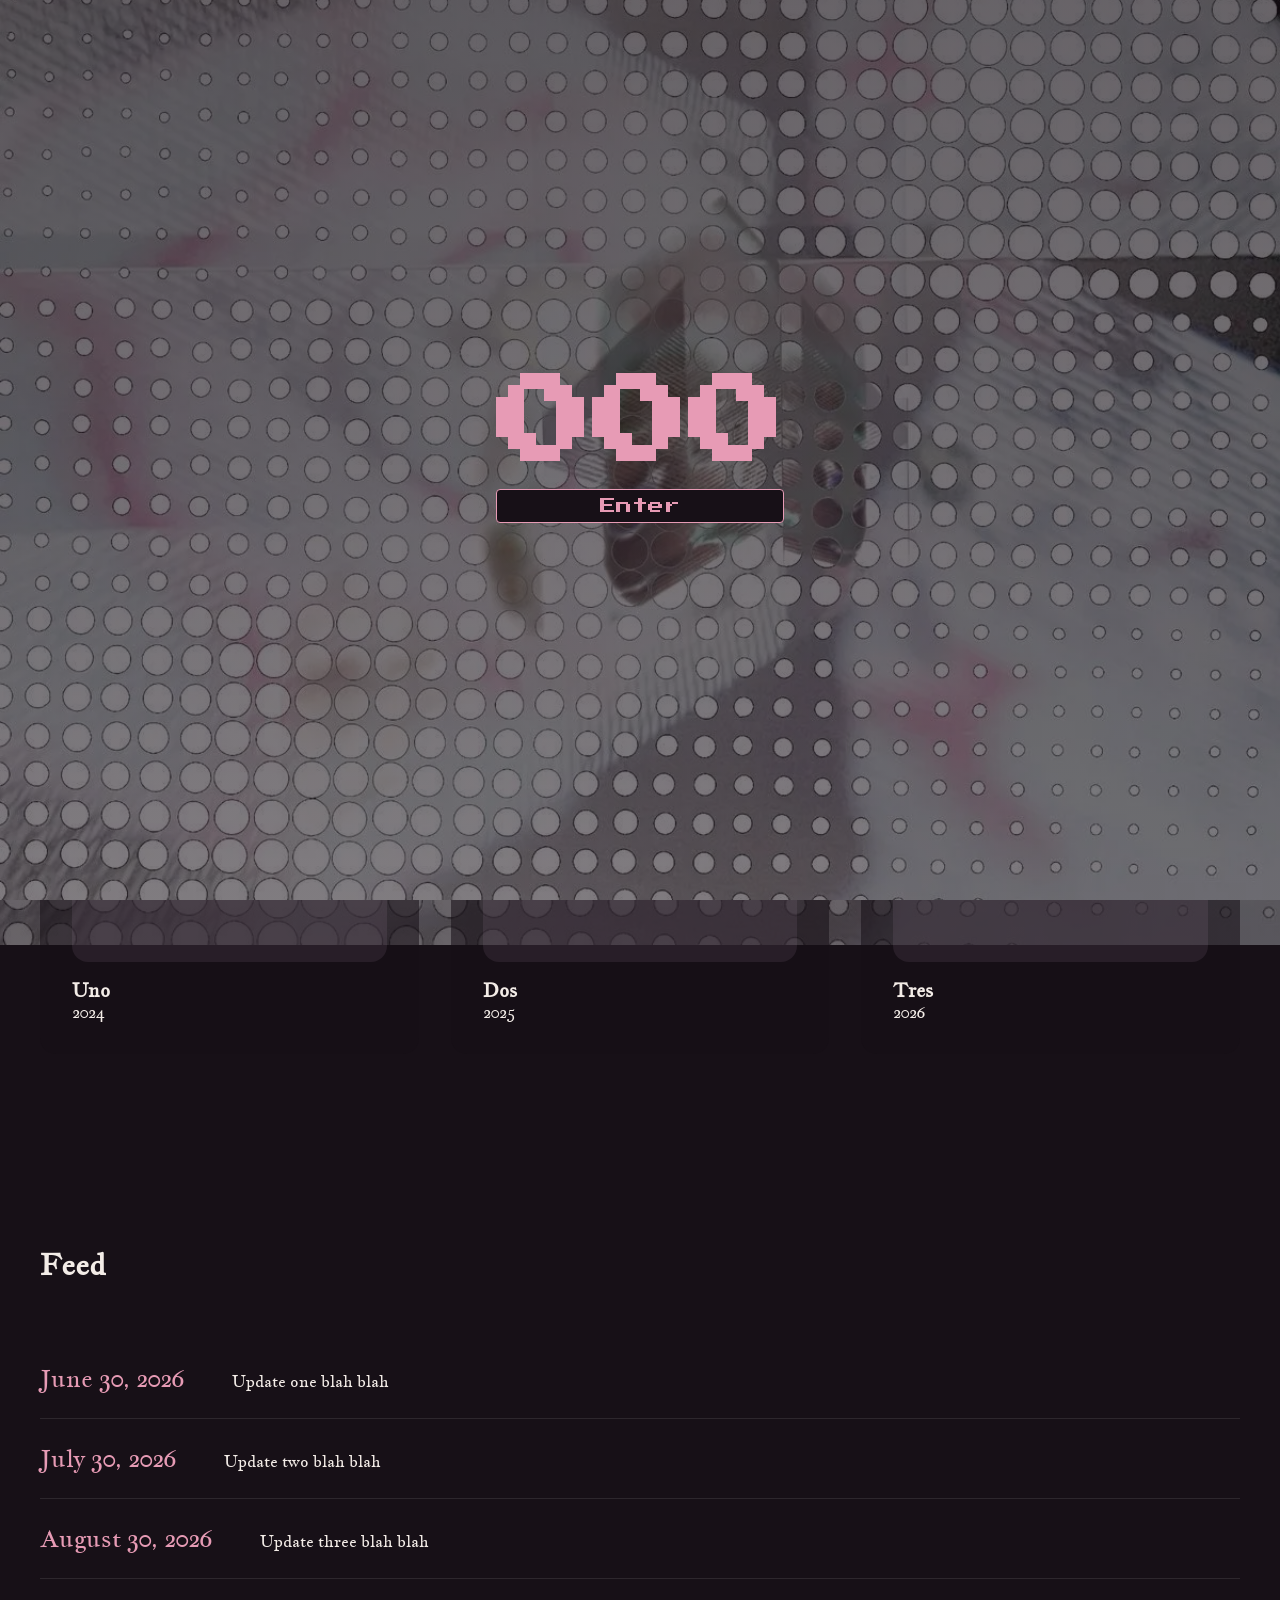
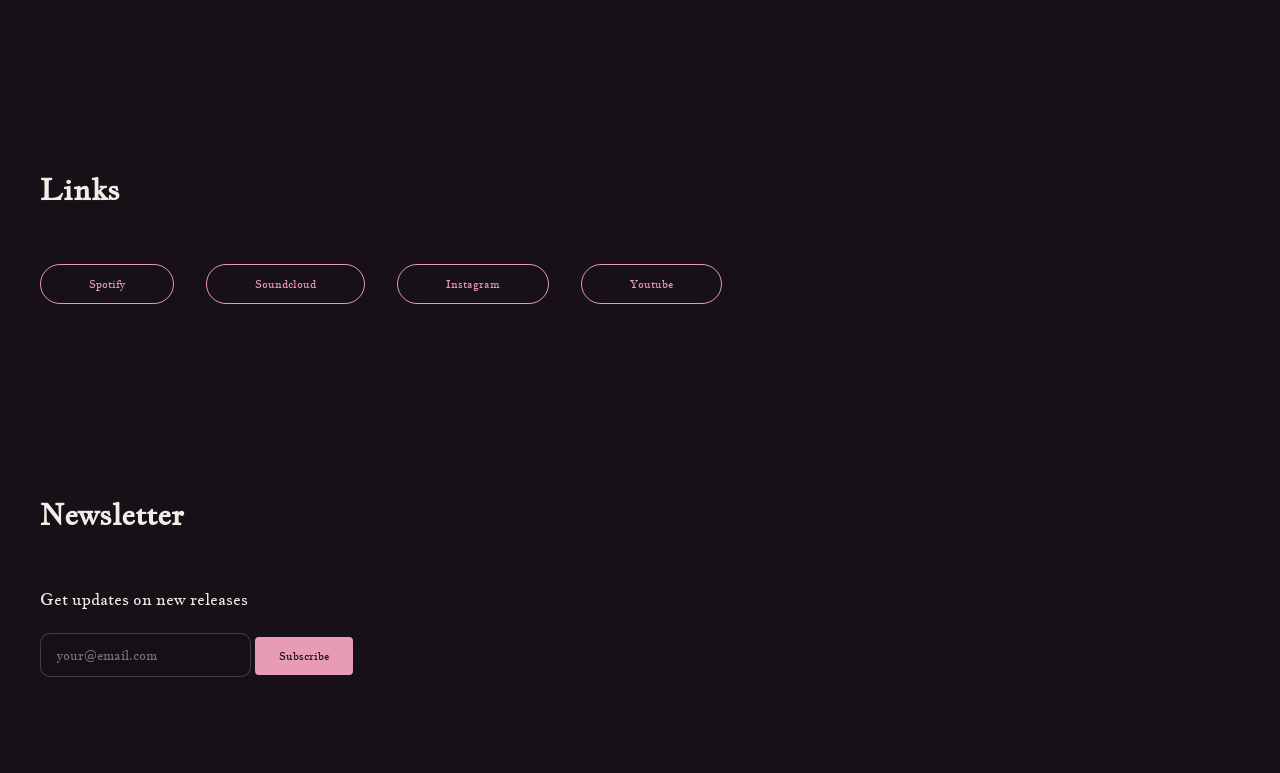
==== index.html @ b408fd22 "add to website" ====
<!DOCTYPE html>
<html lang="en">
<head>
    <meta charset="UTF-8" />
    <title>scifi000</title>
    <link rel="stylesheet" href="css/style.css" />
    <link rel="preconnect" href="https://fonts.googleapis.com">
    <link rel="preconnect" href="https://fonts.gstatic.com" crossorigin>
   <link href="https://fonts.googleapis.com/css2?family=Press+Start+2P&family=Pinyon+Script&family=Jacques+Francois&display=swap" rel="stylesheet">
</head>
<body>
    <div class="bg-image" data-depth="0.006"></div>
    <div class="intro-overlay" id="intro">
        <div class="intro-content">
            <h1>000</h1>
            <button id="enter-btn"> Enter </button>
        </div>
    </div>
    <nav class = "navbar" > 
        <span class="logo"> SCIFI000 </span>
        <ul>
            <li>
                <a href="#releases">Releases</a>
            </li>
            <li>
                <a href="#feed">Feed</a>
            </li>
            <li>
                <a href="#links">Links</a>
            </li>
            <li>
                <a href="#newsletter">Newsletter</a>
            </li>
        </ul>
    </nav>
    <section class="hero">
        <div class="container" data-depth="0.02">
            <h1> SCIFI </h1>
            <p> Let the music move you. </p>
            <ul class="stats">
                <li>
                    <span class="stat-value"> # </span>
                    <span class="stat-label"> Releases</span>
                </li>
                <li>
                    <span class="stat-value"> # </span>
                    <span class="stat-label"> Years</span>
                </li>
                <li>
                    <span class="stat-value"> # </span>
                    <span class="stat-label"> Listeners </span>
                </li>
            </ul>
         </div>
        <div class="hero__orb hero__orb--a" data-depth="0.018"></div>
        <div class="hero__orb hero__orb--b" data-depth="0.034"></div>
        <div class="hero__orb hero__orb--c" data-depth="0.010"></div>
    </section>
    <section id="releases" data-depth="0.006">
        <div class="container"> 
            <h2> Releases </h2>
            <div class="release-grid">
                <div class="card"> 
                    <div class="embed-placeholder"></div>
                    <h3> Uno </h3>
                    <p> 2024 </p>
                </div>
                <div class="card"> 
                    <div class="embed-placeholder"></div>
                    <h3> Dos </h3>
                    <p> 2025 </p>
                </div>
                <div class="card"> 
                    <div class="embed-placeholder"></div>
                    <h3> Tres </h3>
                    <p> 2026 </p>
                </div>
            </div>
        </div>
    </section>
    <section id="feed" data-depth="0.006">
        <div class="container">
            <h2>Feed</h2>
            <ul class="feed-list">
                <li class="feed-item">
                    <time datetime="2026-06-30">June 30, 2026</time>
                    <p> Update one blah blah </p>
                </li>
                <li class="feed-item">
                    <time datetime="2026-07-30">July 30, 2026</time>
                    <p> Update two blah blah </p>
                </li>
                <li class="feed-item">
                    <time datetime="2026-08-30">August 30, 2026</time>
                    <p> Update three blah blah </p>
                </li>
            </ul>
        </div>
    </section>
    <section id="links" data-depth="0.006">
        <div class="container">
            <h2>Links</h2>
            <div class="link-list">
                <a class="link-button" href=#Spotify>Spotify</a>
                <a class="link-button" href=#Soundcloud>Soundcloud</a>
                <a class="link-button" href=#Instagram>Instagram</a>
                <a class="link-button" href=#Youtube>Youtube</a>
            </div>
        </div>
    </section>
    <section id="newsletter" data-depth="0.006">
        <div class="container">
            <h2>Newsletter</h2>
            <p>Get updates on new releases</p>
            <form class="newsletter-form">
                <input type="email" placeholder="your@email.com" required>
                <button type="submit">Subscribe</button>
            </form>
        </div>
    </section>
    <script src="js/main.js"></script>
</body>
---- css/style.css ----
:root {
    --bg: #171017; 
    --fg: #f3ece7; 
    --accent: #e79bb5;
    --card-bg: rgba(23, 16, 23, 0.55);
}

* {
    margin: 0;
    padding: 0;
    box-sizing: border-box;
}

body {
    background-color: var(--bg);
    color: var(--fg);
    font-family: "Jacques Francois", serif;
}

.hero h1 {
    font-size: 6rem;
    font-family: "Pinyon Script", cursive;
}

.bg-image{
    position:fixed;
    z-index: -1;
    top: -5%;
    left: -5%;
    width: 110%;
    height: 110%;
    background: linear-gradient(rgba(23, 16, 23, 0.65), rgba(23, 16, 23, 0.65)), url('../BACKGROUND.webp');
    background-size: cover;
    background-position: center;
}

.intro-overlay{
    background: linear-gradient(rgba(23, 16, 23, 0.65), rgba(23, 16, 23, 0.55)), url('../BACKGROUND.webp');
    background-size: cover;
    background-position: center;
    position:fixed;
    inset: 0;
    display: flex;
    align-items: center;
    justify-content: center;
    z-index: 9999;
    transition: opacity 0.8s ease;
}

.intro-overlay.hidden{
    opacity: 0;
    pointer-events: none;
}

.intro-content{
    font-family: "Press Start 2P", monospace;
    font-size: 3rem;
    text-align: center;
    gap: 1rem;
    max-width: 1200px;
    margin: 0 auto;
    display: flex;
    flex-direction: column;
    color: var(--accent);
}

.intro-content button{
    padding: 0.5rem 0.05rem;
    background-color: var(--bg);
    color: var(--accent);
    border: 1px solid var(--accent);
    border-radius: 4px;
    font-family: inherit;
    font-size: 1rem;
    cursor: pointer;
    transition: background-color 0.2s ease, color 0.2s ease;
}

.intro-content button:hover{
    background-color: var(--accent);
    color: var(--bg);
}

.hero {
    max-width: 1200px;
    margin: 0 auto;
    padding: 6rem 2rem;
    font-size:1rem
}

.hero__orb {
  position: absolute;
  border-radius: 50%;
  filter: blur(60px);
  opacity: 0.55;
  pointer-events: none;
  will-change: transform;
}

.hero__orb--a {
  width: 380px;
  height: 380px;
  background: #68d1ab4e;
  top: 10%;
  left: 15%;
}

.hero__orb--b {
  width: 260px;
  height: 260px;
  background: #68d1ab4e;
  bottom: 12%;
  right: 18%;
}

.hero__orb--c {
  width: 180px;
  height: 180px;
  background: var(--accent);
  top: 45%;
  right: 35%;
}

.container {
    max-width: 1200px;
    margin: 0 auto;
    display: flex;
    flex-direction: column;
    gap: 1.5rem;
}

.stats {
    list-style: none;
    display: flex;
    gap: 36px;
}

.stat-value {
    font-size: 1.5rem;
    color: var(--accent);
}

.stat-label{
    font-size: 1rem;
    opacity: 0.6;
    display: block;
}

.stats li{
    display: flex;
    flex-direction: column;
    gap: 6px;
}

.navbar{
    display: flex;
    justify-content: space-between;
    align-items: center;
    padding:1.5rem;
}

.navbar ul{
    list-style: none; 
    display: flex; 
    gap: 1rem;
}

.navbar a{
    font-size: 0.7rem;
    color: var(--fg);
    text-decoration: none;
}

#releases{
    padding:6rem 2rem;
}

.release-grid{
    display: grid;
    grid-template-columns: repeat(3, 1fr);
    gap: 2rem;
}

.card{
    background-color: var(--card-bg);
    padding: 2rem;
    border-radius: 1rem;
}

.embed-placeholder{
    aspect-ratio: 4 / 3;
    background-color: rgba(198, 168, 193, 0.1);
    border-radius: 1rem;
    margin-bottom: 1rem;
}

.container h2{
    margin-bottom: 2rem;
    font-size: 1.8rem;
}

#feed{
    padding: 6rem 2rem;
}

.feed-list{
    list-style: none;
}

.feed-item{
    display: flex;
    gap: 3rem;
    align-items: baseline;
    border-bottom: 1px solid rgba(242, 242, 240, 0.1);
    padding: 1.5rem 0;
}

.feed-item time{
    color: var(--accent); 
    font-size: 1.5rem;
    flex-shrink: 0
}

#links{
    padding:6rem 2rem;
}

.link-list{
    display:flex;
    flex-wrap: wrap;
    gap:2rem;
}

.link-button{
    border: 1px solid var(--accent);
    color: var(--accent);
    text-decoration: none;
    padding: 0.75rem 3rem;
    border-radius: 999px;
    font-size: 0.7rem;
    transition: background-color 0.2s ease, color 0.2s ease;
}

.link-button:hover{
    background-color: var(--accent);
    color: var(--bg);
}

#newsletter{
    padding: 6rem 2rem;
}

.newletter-form{
    display:flex;
    gap:1rem;
}

.newsletter-form input{
    flex:1;
    padding: 0.75rem 1rem;
    background-color: var(--card-bg);
    border: 1px solid rgba(242, 242, 240, 0.2);
    border-radius: 10px;
    color: var(--fg);
    font-family: inherit;
}

.newsletter-form button{
    padding: 0.75rem 1.5rem;
    background-color: var(--accent);
    color: var(--bg);
    border: none;
    border-radius: 4px;
    font-family: inherit;
    font-size: 0.7rem;
    cursor: pointer;
}
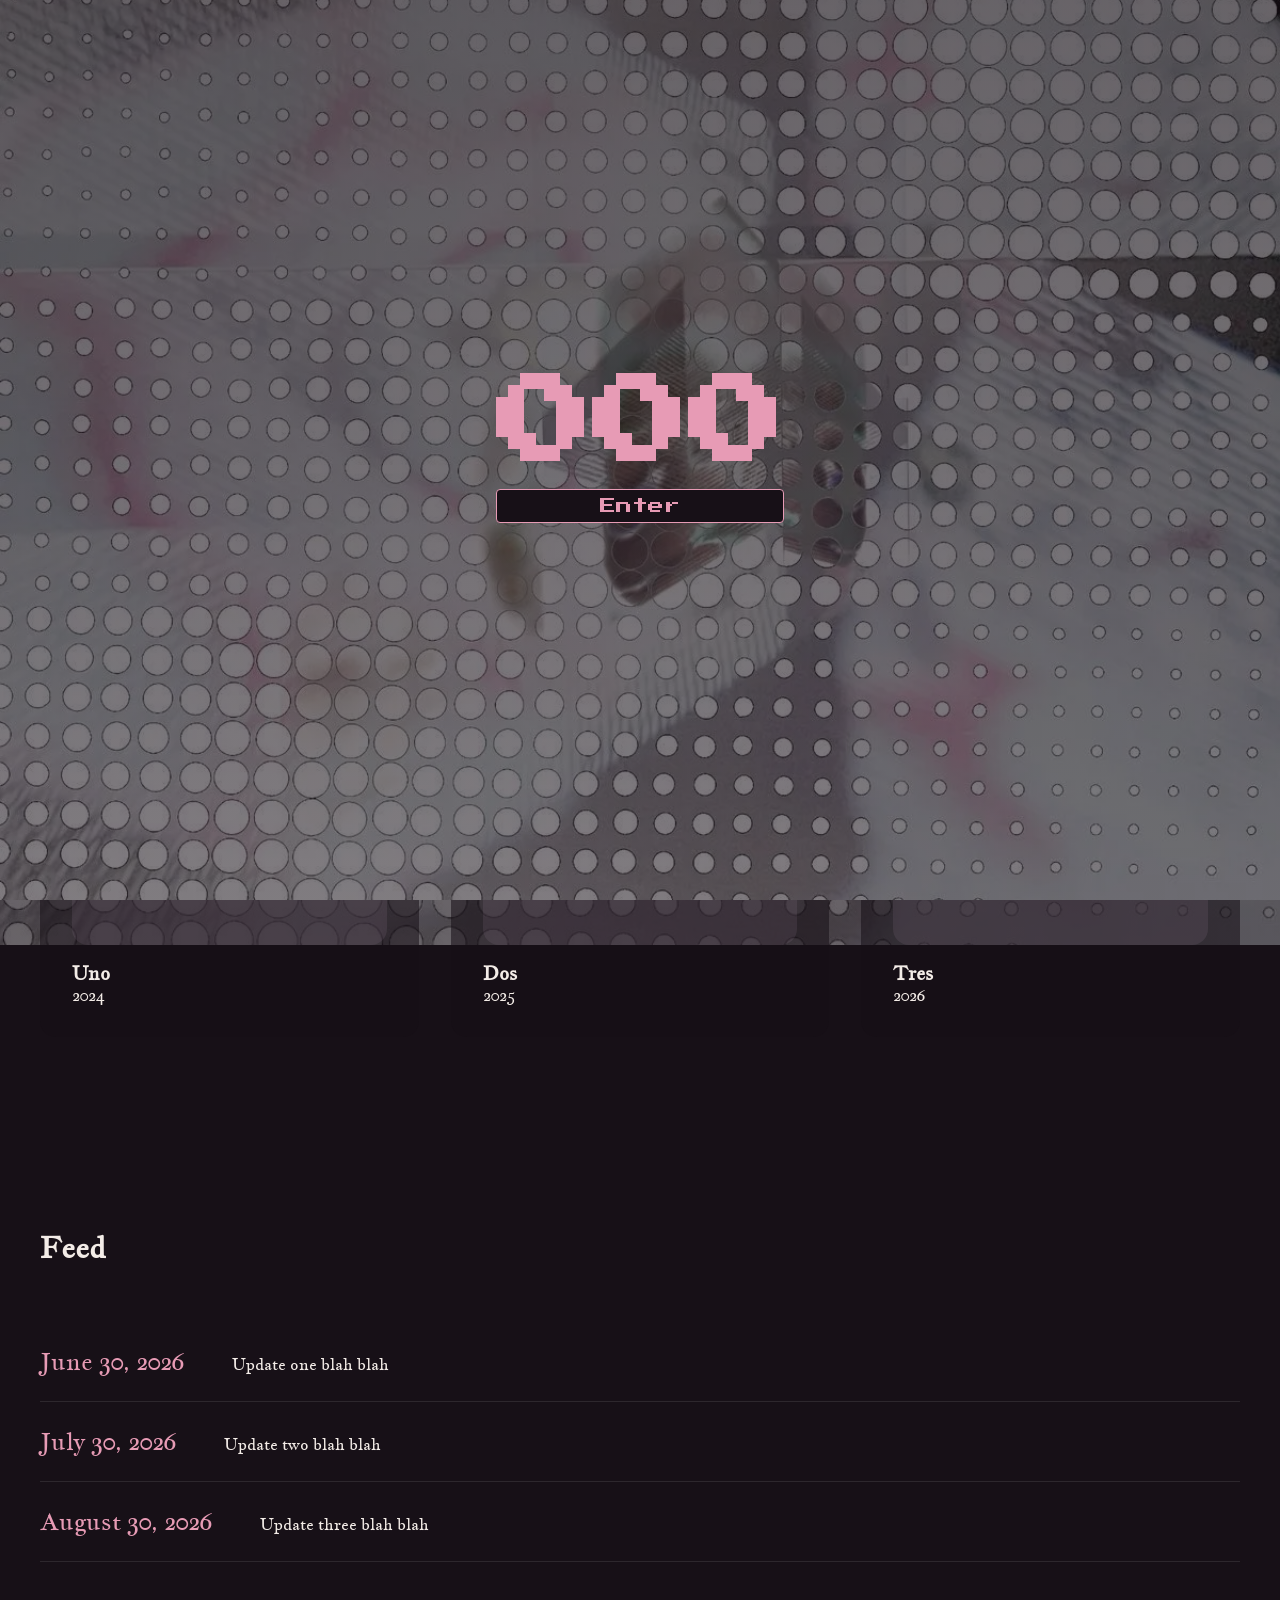
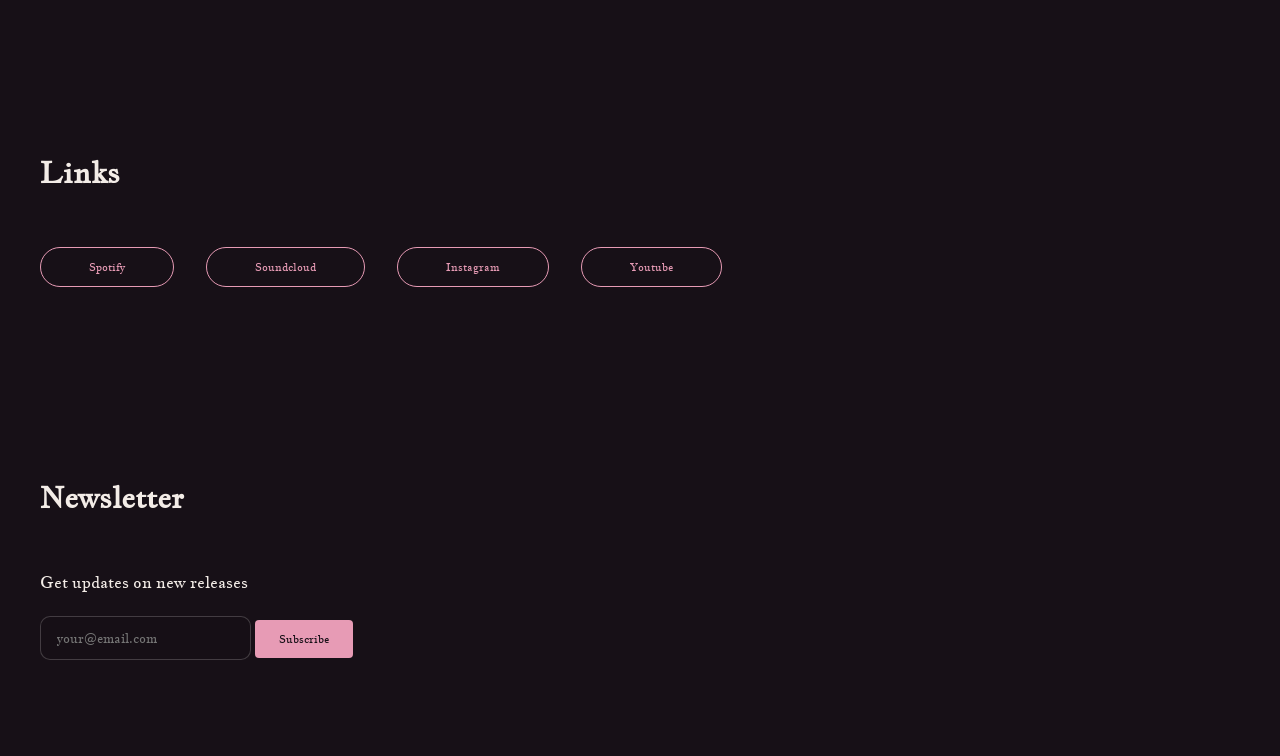
==== commit 6419aeb6: "add to website" ====
--- a/index.html
+++ b/index.html
@@ -6,7 +6,7 @@
     <link rel="stylesheet" href="css/style.css" />
     <link rel="preconnect" href="https://fonts.googleapis.com">
     <link rel="preconnect" href="https://fonts.gstatic.com" crossorigin>
-   <link href="https://fonts.googleapis.com/css2?family=Press+Start+2P&family=Pinyon+Script&family=Jacques+Francois&display=swap" rel="stylesheet">
+   <link href="https://fonts.googleapis.com/css2?family=Press+Start+2P&family=Tangerine&family=Jacques+Francois&display=swap" rel="stylesheet">
 </head>
 <body>
     <div class="bg-image" data-depth="0.006"></div>
--- a/css/style.css
+++ b/css/style.css
@@ -20,7 +20,7 @@
 
 .hero h1 {
     font-size: 6rem;
-    font-family: "Pinyon Script", cursive;
+    font-family: "Tangerine", cursive;
 }
 
 .bg-image{
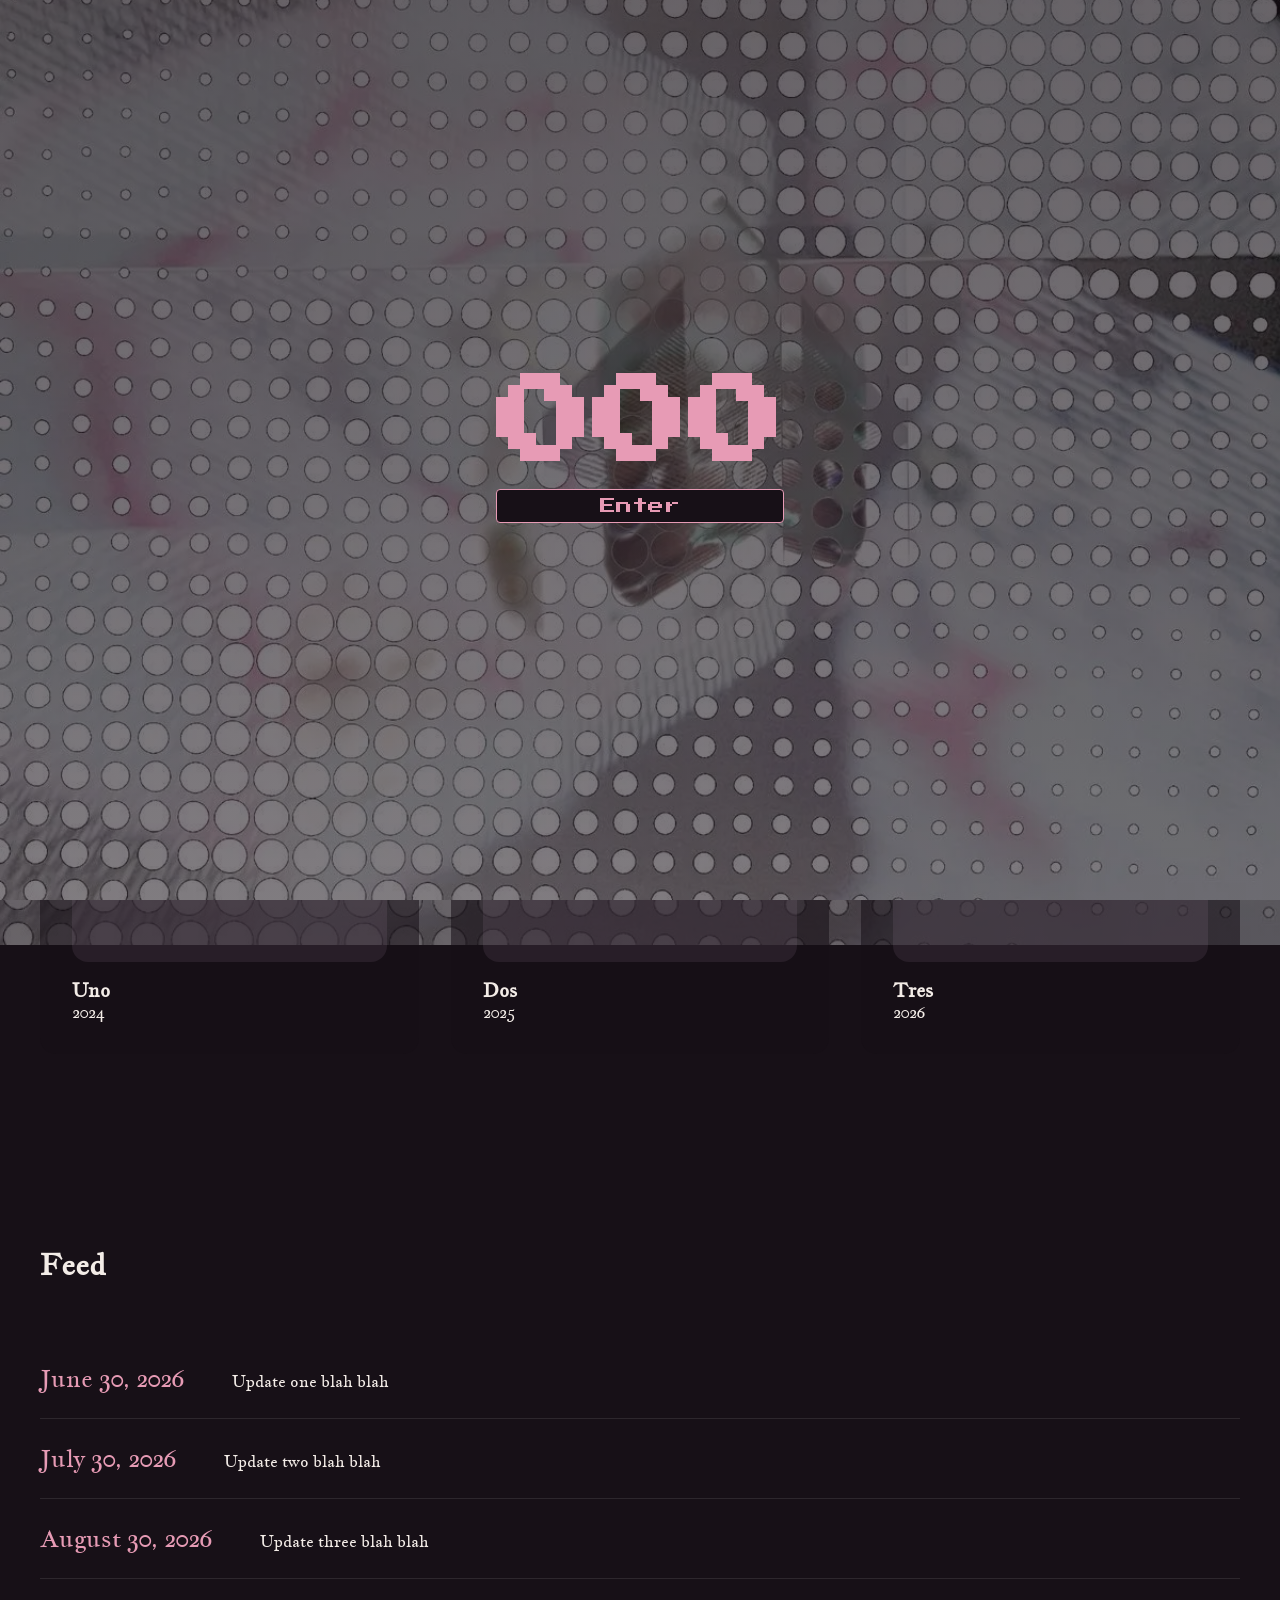
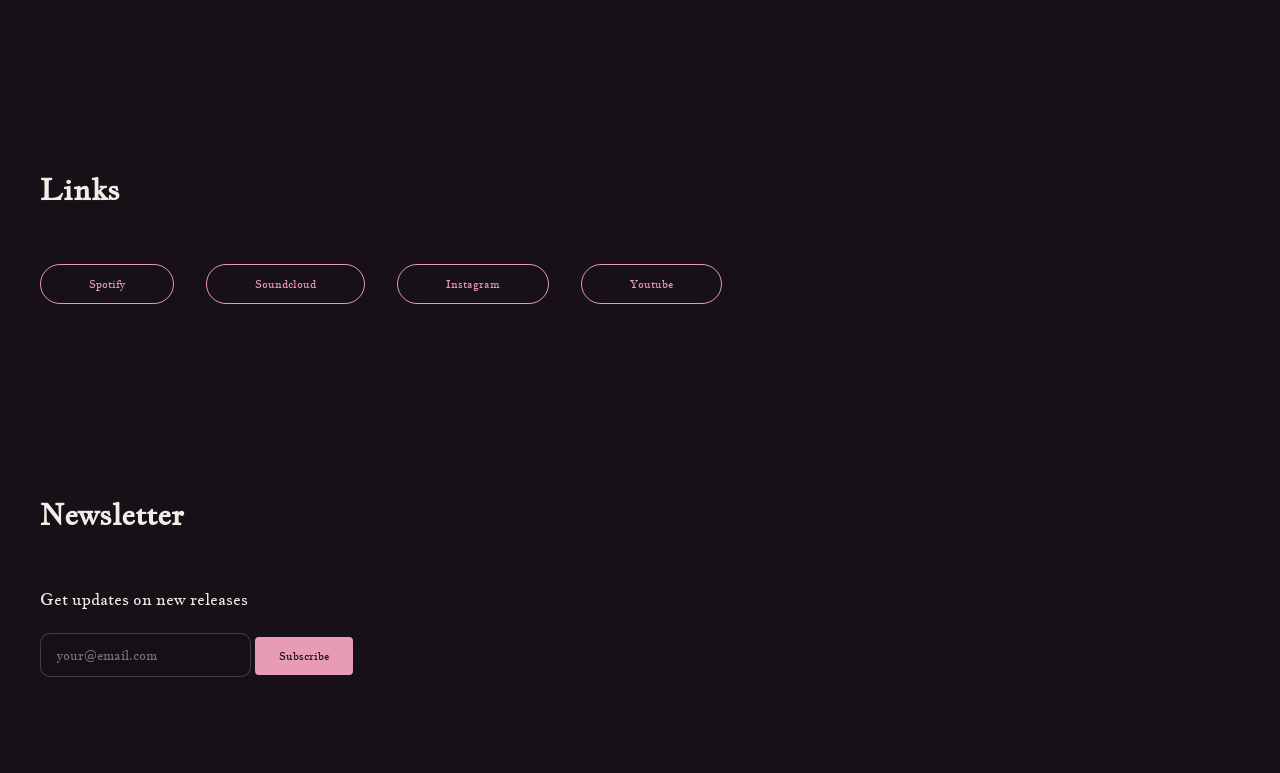
==== commit edcdf429: "add to website" ====
--- a/index.html
+++ b/index.html
@@ -6,7 +6,7 @@
     <link rel="stylesheet" href="css/style.css" />
     <link rel="preconnect" href="https://fonts.googleapis.com">
     <link rel="preconnect" href="https://fonts.gstatic.com" crossorigin>
-   <link href="https://fonts.googleapis.com/css2?family=Press+Start+2P&family=Tangerine&family=Jacques+Francois&display=swap" rel="stylesheet">
+   <link href="https://fonts.googleapis.com/css2?family=Press+Start+2P&family=Pinyon+Script&family=Jacques+Francois&display=swap" rel="stylesheet">
 </head>
 <body>
     <div class="bg-image" data-depth="0.006"></div>
--- a/css/style.css
+++ b/css/style.css
@@ -20,7 +20,7 @@
 
 .hero h1 {
     font-size: 6rem;
-    font-family: "Tangerine", cursive;
+    font-family: "Pinyon Script", cursive;
 }
 
 .bg-image{
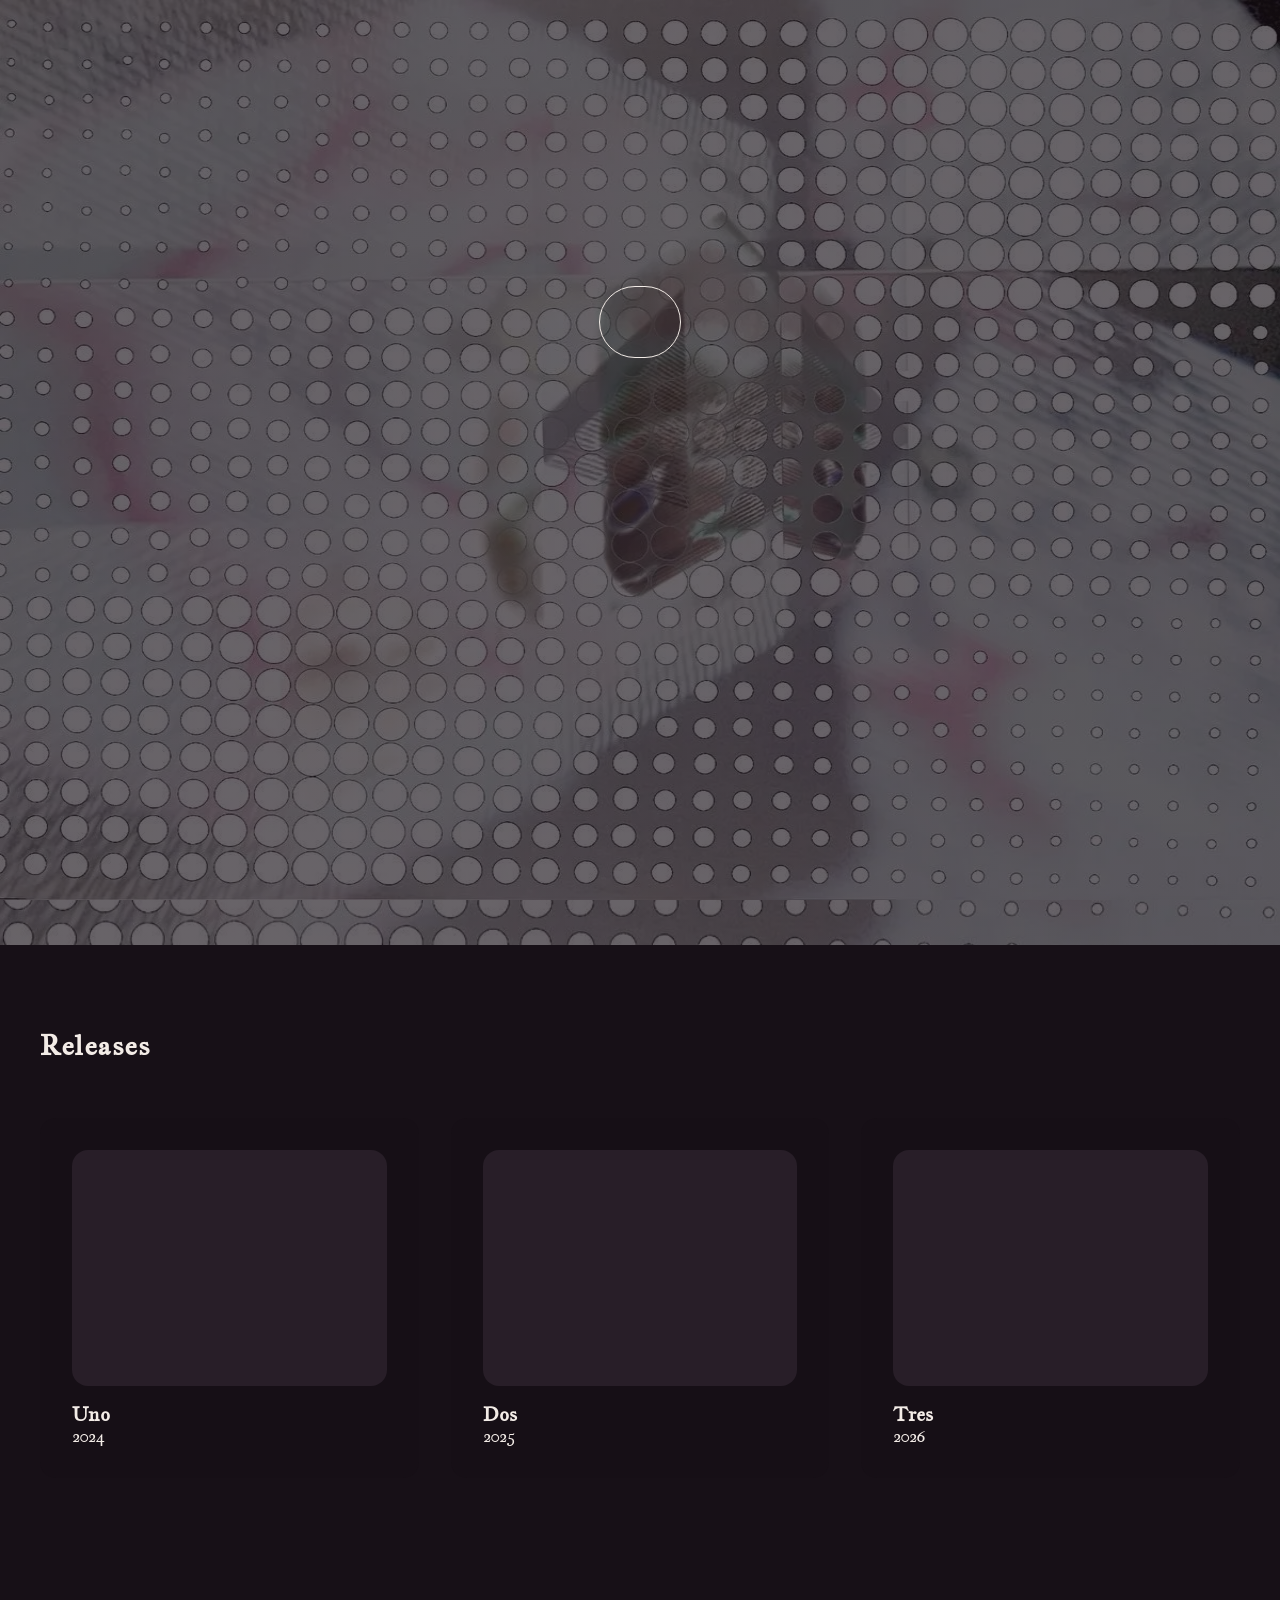
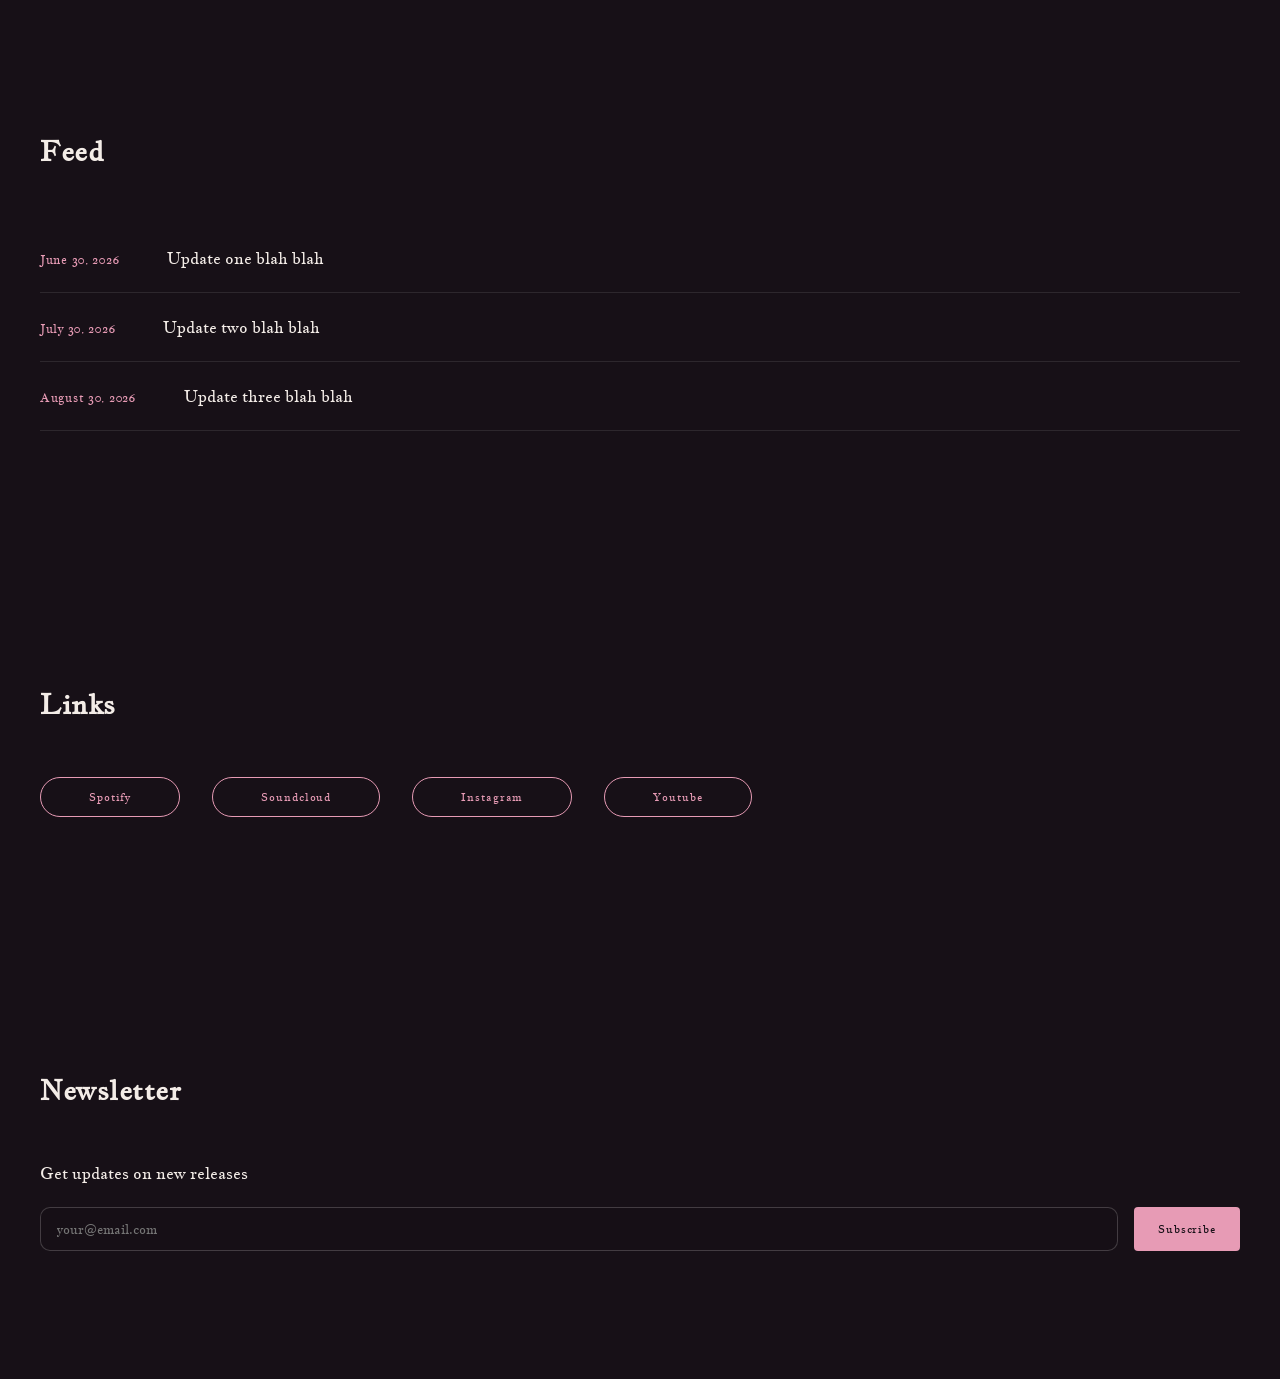
==== commit 46434a8a: "transition, music, formatting" ====
--- a/index.html
+++ b/index.html
@@ -6,31 +6,29 @@
     <link rel="stylesheet" href="css/style.css" />
     <link rel="preconnect" href="https://fonts.googleapis.com">
     <link rel="preconnect" href="https://fonts.gstatic.com" crossorigin>
-   <link href="https://fonts.googleapis.com/css2?family=Press+Start+2P&family=Pinyon+Script&family=Jacques+Francois&display=swap" rel="stylesheet">
+    <link href="https://fonts.googleapis.com/css2?family=Press+Start+2P&family=MonteCarlo&family=Jacques+Francois&display=swap" rel="stylesheet">
 </head>
 <body>
     <div class="bg-image" data-depth="0.006"></div>
     <div class="intro-overlay" id="intro">
-        <div class="intro-content">
-            <h1>000</h1>
-            <button id="enter-btn"> Enter </button>
+        <div class="intro-tiles" id="introTiles"></div>
+        <div class="intro-content" id="introContent">
+            <button id="play-btn" class="play-btn" aria-label="Play intro track">
+                <span class="play-icon"></span>
+            </button>
+            <div class="intro-reveal" id="introReveal">
+                <h1>000</h1>
+                <button id="enter-btn">Enter</button>
+            </div>
         </div>
     </div>
-    <nav class = "navbar" > 
+    <nav class="navbar">
         <span class="logo"> SCIFI000 </span>
         <ul>
-            <li>
-                <a href="#releases">Releases</a>
-            </li>
-            <li>
-                <a href="#feed">Feed</a>
-            </li>
-            <li>
-                <a href="#links">Links</a>
-            </li>
-            <li>
-                <a href="#newsletter">Newsletter</a>
-            </li>
+            <li><a href="#releases">Releases</a></li>
+            <li><a href="#feed">Feed</a></li>
+            <li><a href="#links">Links</a></li>
+            <li><a href="#newsletter">Newsletter</a></li>
         </ul>
     </nav>
     <section class="hero">
@@ -51,26 +49,26 @@
                     <span class="stat-label"> Listeners </span>
                 </li>
             </ul>
-         </div>
+        </div>
         <div class="hero__orb hero__orb--a" data-depth="0.018"></div>
         <div class="hero__orb hero__orb--b" data-depth="0.034"></div>
         <div class="hero__orb hero__orb--c" data-depth="0.010"></div>
     </section>
     <section id="releases" data-depth="0.006">
-        <div class="container"> 
+        <div class="container">
             <h2> Releases </h2>
             <div class="release-grid">
-                <div class="card"> 
+                <div class="card">
                     <div class="embed-placeholder"></div>
                     <h3> Uno </h3>
                     <p> 2024 </p>
                 </div>
-                <div class="card"> 
+                <div class="card">
                     <div class="embed-placeholder"></div>
                     <h3> Dos </h3>
                     <p> 2025 </p>
                 </div>
-                <div class="card"> 
+                <div class="card">
                     <div class="embed-placeholder"></div>
                     <h3> Tres </h3>
                     <p> 2026 </p>
@@ -101,10 +99,10 @@
         <div class="container">
             <h2>Links</h2>
             <div class="link-list">
-                <a class="link-button" href=#Spotify>Spotify</a>
-                <a class="link-button" href=#Soundcloud>Soundcloud</a>
-                <a class="link-button" href=#Instagram>Instagram</a>
-                <a class="link-button" href=#Youtube>Youtube</a>
+                <a class="link-button" href="#Spotify">Spotify</a>
+                <a class="link-button" href="#Soundcloud">Soundcloud</a>
+                <a class="link-button" href="#Instagram">Instagram</a>
+                <a class="link-button" href="#Youtube">Youtube</a>
             </div>
         </div>
     </section>
@@ -118,5 +116,7 @@
             </form>
         </div>
     </section>
+    <audio id="bg-audio" src="000_bonita.wav" preload="auto" loop></audio>
     <script src="js/main.js"></script>
-</body>+</body>
+</html>
--- a/css/style.css
+++ b/css/style.css
@@ -1,7 +1,11 @@
+@font-face {
+    font-family: "Sym";
+    src: url('../fonts/Sym.otf') format('opentype');
+}
 
 :root {
-    --bg: #171017; 
-    --fg: #f3ece7; 
+    --bg: #171017;
+    --fg: #f3ece7;
     --accent: #e79bb5;
     --card-bg: rgba(23, 16, 23, 0.55);
 }
@@ -12,19 +16,18 @@
     box-sizing: border-box;
 }
 
+html {
+    scroll-behavior: smooth;
+}
+
 body {
     background-color: var(--bg);
     color: var(--fg);
     font-family: "Jacques Francois", serif;
 }
 
-.hero h1 {
-    font-size: 6rem;
-    font-family: "Pinyon Script", cursive;
-}
-
-.bg-image{
-    position:fixed;
+.bg-image {
+    position: fixed;
     z-index: -1;
     top: -5%;
     left: -5%;
@@ -35,11 +38,8 @@
     background-position: center;
 }
 
-.intro-overlay{
-    background: linear-gradient(rgba(23, 16, 23, 0.65), rgba(23, 16, 23, 0.55)), url('../BACKGROUND.webp');
-    background-size: cover;
-    background-position: center;
-    position:fixed;
+.intro-overlay {
+    position: fixed;
     inset: 0;
     display: flex;
     align-items: center;
@@ -48,78 +48,219 @@
     transition: opacity 0.8s ease;
 }
 
-.intro-overlay.hidden{
-    opacity: 0;
-    pointer-events: none;
-}
-
-.intro-content{
+.intro-overlay.hidden {
+    opacity: 0;
+    pointer-events: none;
+}
+
+.intro-tiles {
+    position: absolute;
+    inset: 0;
+    display: grid;
+    grid-template-columns: repeat(16, 1fr);
+    grid-template-rows: repeat(10, 1fr);
+    z-index: 1;
+}
+
+.tile {
+    opacity: 1;
+    transform: scale(1) rotate(0deg);
+    transition: transform 1.1s cubic-bezier(0.6, 0, 0.4, 1), opacity 1.1s ease;
+    will-change: transform, opacity;
+}
+
+.tile--out {
+    opacity: 0;
+    transform: scale(0.25) rotate(10deg);
+}
+
+.intro-content {
+    position: relative;
+    z-index: 2;
+    text-align: center;
+    display: flex;
+    flex-direction: column;
+    align-items: center;
+    gap: 2.5rem;
+    transition: opacity 0.4s ease;
+}
+
+.intro-content.fading {
+    opacity: 0;
+}
+
+.intro-content h1 {
     font-family: "Press Start 2P", monospace;
-    font-size: 3rem;
-    text-align: center;
+    font-size: 8rem;
+    color: var(--accent);
+    opacity: 0.65;
+    letter-spacing: 0.05em;
+    line-height: 1;
+}
+
+.intro-content button {
+    padding: 0.85rem 2.5rem;
+    background-color: transparent;
+    color: var(--fg);
+    border: 1px solid var(--fg);
+    border-radius: 999px;
+    font-family: "Jacques Francois", serif;
+    font-size: 0.85rem;
+    letter-spacing: 0.08em;
+    cursor: pointer;
+    transition: background-color 0.25s ease, color 0.25s ease, border-color 0.25s ease;
+}
+
+.intro-content button:hover {
+    background-color: var(--fg);
+    color: var(--bg);
+    border-color: var(--fg);
+}
+
+.play-btn {
+    width: 4.5rem;
+    height: 4.5rem;
+    border-radius: 50%;
+    border: 1px solid var(--fg);
+    background-color: transparent;
+    cursor: pointer;
+    display: flex;
+    align-items: center;
+    justify-content: center;
+    transition: opacity 0.5s ease, transform 0.5s ease;
+    animation: pulse 2.4s ease-in-out infinite;
+}
+
+.play-btn.fading {
+    opacity: 0;
+    transform: scale(0.8);
+    pointer-events: none;
+}
+
+.play-icon {
+    width: 1.6rem;
+    height: 1.6rem;
+    background-color: var(--fg);
+    clip-path: polygon(
+        0% 0%, 20% 0%, 20% 20%, 50% 20%, 50% 40%, 100% 40%,
+        100% 60%, 50% 60%, 50% 80%, 20% 80%, 20% 100%, 0% 100%
+    );
+    margin-left: 0.15rem;
+}
+
+@keyframes pulse {
+    0%, 100% { box-shadow: 0 0 0 0 rgba(243, 236, 231, 0.25); }
+    50% { box-shadow: 0 0 0 14px rgba(243, 236, 231, 0); }
+}
+
+.intro-reveal {
+    display: flex;
+    flex-direction: column;
+    align-items: center;
+    gap: 2.5rem;
+    opacity: 0;
+    transform: translateY(12px);
+    transition: opacity 0.8s ease, transform 0.8s ease;
+    pointer-events: none;
+}
+
+.intro-reveal.visible {
+    opacity: 1;
+    transform: translateY(0);
+    pointer-events: auto;
+}
+
+.trail-pixel {
+    position: fixed;
+    background-color: var(--accent);
+    opacity: 0.55;
+    pointer-events: none;
+    z-index: 5;
+    transform: translate(-50%, -50%);
+    transition: opacity 0.7s ease, transform 0.7s ease;
+    will-change: opacity, transform;
+}
+
+.trail-pixel.fade {
+    opacity: 0;
+    transform: translate(-50%, -50%) scale(0.3);
+}
+
+.navbar {
+    position: fixed;
+    top: 0;
+    left: 0;
+    right: 0;
+    z-index: 50;
+    backdrop-filter: blur(12px);
+    background-color: rgba(23, 16, 23, 0.15);
+    display: flex;
+    justify-content: space-between;
+    align-items: center;
+    padding: 1.5rem;
+}
+
+.navbar ul {
+    list-style: none;
+    display: flex;
     gap: 1rem;
-    max-width: 1200px;
-    margin: 0 auto;
-    display: flex;
-    flex-direction: column;
-    color: var(--accent);
-}
-
-.intro-content button{
-    padding: 0.5rem 0.05rem;
-    background-color: var(--bg);
-    color: var(--accent);
-    border: 1px solid var(--accent);
-    border-radius: 4px;
-    font-family: inherit;
-    font-size: 1rem;
-    cursor: pointer;
-    transition: background-color 0.2s ease, color 0.2s ease;
-}
-
-.intro-content button:hover{
-    background-color: var(--accent);
-    color: var(--bg);
+}
+
+.navbar a {
+    font-size: 0.8rem;
+    letter-spacing: 0.08em;
+    color: var(--fg);
+    text-decoration: none;
 }
 
 .hero {
-    max-width: 1200px;
-    margin: 0 auto;
-    padding: 6rem 2rem;
-    font-size:1rem
+    position: relative;
+    min-height: 100vh;
+    display: flex;
+    align-items: center;
+    padding: 8rem 2rem 4rem;
+}
+
+.hero h1 {
+    font-size: 8rem;
+    font-family:"Sym", cursive;
+    letter-spacing: 0.04em;
+    line-height: 1;
+    margin-left: -0.65rem;
+    opacity: 0.85;
 }
 
 .hero__orb {
-  position: absolute;
-  border-radius: 50%;
-  filter: blur(60px);
-  opacity: 0.55;
-  pointer-events: none;
-  will-change: transform;
+    position: absolute;
+    border-radius: 50%;
+    filter: blur(60px);
+    opacity: 0.55;
+    pointer-events: none;
+    will-change: transform;
 }
 
 .hero__orb--a {
-  width: 380px;
-  height: 380px;
-  background: #68d1ab4e;
-  top: 10%;
-  left: 15%;
+    width: 380px;
+    height: 380px;
+    background: #68d1ab4e;
+    top: 10%;
+    left: 15%;
 }
 
 .hero__orb--b {
-  width: 260px;
-  height: 260px;
-  background: #68d1ab4e;
-  bottom: 12%;
-  right: 18%;
+    width: 260px;
+    height: 260px;
+    background: #68d1ab4e;
+    bottom: 12%;
+    right: 18%;
 }
 
 .hero__orb--c {
-  width: 180px;
-  height: 180px;
-  background: var(--accent);
-  top: 45%;
-  right: 35%;
+    width: 180px;
+    height: 180px;
+    background: var(--accent);
+    top: 45%;
+    right: 35%;
 }
 
 .container {
@@ -137,78 +278,59 @@
 }
 
 .stat-value {
-    font-size: 1.5rem;
+    font-size: 1.4rem;
     color: var(--accent);
-}
-
-.stat-label{
+    letter-spacing: 0.02em;
+}
+
+.stat-label {
     font-size: 1rem;
+    letter-spacing: 0.08em;
     opacity: 0.6;
     display: block;
 }
 
-.stats li{
+.stats li {
     display: flex;
     flex-direction: column;
     gap: 6px;
 }
 
-.navbar{
-    display: flex;
-    justify-content: space-between;
-    align-items: center;
-    padding:1.5rem;
-}
-
-.navbar ul{
-    list-style: none; 
-    display: flex; 
-    gap: 1rem;
-}
-
-.navbar a{
-    font-size: 0.7rem;
-    color: var(--fg);
-    text-decoration: none;
-}
-
-#releases{
-    padding:6rem 2rem;
-}
-
-.release-grid{
+section[id] {
+    scroll-margin-top: 6rem;
+    padding: 8rem 2rem;
+}
+
+.release-grid {
     display: grid;
     grid-template-columns: repeat(3, 1fr);
     gap: 2rem;
 }
 
-.card{
+.card {
     background-color: var(--card-bg);
     padding: 2rem;
     border-radius: 1rem;
 }
 
-.embed-placeholder{
+.embed-placeholder {
     aspect-ratio: 4 / 3;
     background-color: rgba(198, 168, 193, 0.1);
     border-radius: 1rem;
     margin-bottom: 1rem;
 }
 
-.container h2{
+.container h2 {
     margin-bottom: 2rem;
-    font-size: 1.8rem;
-}
-
-#feed{
-    padding: 6rem 2rem;
-}
-
-.feed-list{
+    font-size: 1.7rem;
+    letter-spacing: 0.02em;
+}
+
+.feed-list {
     list-style: none;
 }
 
-.feed-item{
+.feed-item {
     display: flex;
     gap: 3rem;
     align-items: baseline;
@@ -216,48 +338,42 @@
     padding: 1.5rem 0;
 }
 
-.feed-item time{
-    color: var(--accent); 
-    font-size: 1.5rem;
-    flex-shrink: 0
-}
-
-#links{
-    padding:6rem 2rem;
-}
-
-.link-list{
-    display:flex;
+.feed-item time {
+    color: var(--accent);
+    font-size: 0.75rem;
+    letter-spacing: 0.06em;
+    flex-shrink: 0;
+}
+
+.link-list {
+    display: flex;
     flex-wrap: wrap;
-    gap:2rem;
-}
-
-.link-button{
+    gap: 2rem;
+}
+
+.link-button {
     border: 1px solid var(--accent);
     color: var(--accent);
     text-decoration: none;
     padding: 0.75rem 3rem;
     border-radius: 999px;
     font-size: 0.7rem;
+    letter-spacing: 0.08em;
     transition: background-color 0.2s ease, color 0.2s ease;
 }
 
-.link-button:hover{
+.link-button:hover {
     background-color: var(--accent);
     color: var(--bg);
 }
 
-#newsletter{
-    padding: 6rem 2rem;
-}
-
-.newletter-form{
-    display:flex;
-    gap:1rem;
-}
-
-.newsletter-form input{
-    flex:1;
+.newsletter-form {
+    display: flex;
+    gap: 1rem;
+}
+
+.newsletter-form input {
+    flex: 1;
     padding: 0.75rem 1rem;
     background-color: var(--card-bg);
     border: 1px solid rgba(242, 242, 240, 0.2);
@@ -266,7 +382,7 @@
     font-family: inherit;
 }
 
-.newsletter-form button{
+.newsletter-form button {
     padding: 0.75rem 1.5rem;
     background-color: var(--accent);
     color: var(--bg);
@@ -274,5 +390,6 @@
     border-radius: 4px;
     font-family: inherit;
     font-size: 0.7rem;
+    letter-spacing: 0.08em;
     cursor: pointer;
-}
+}
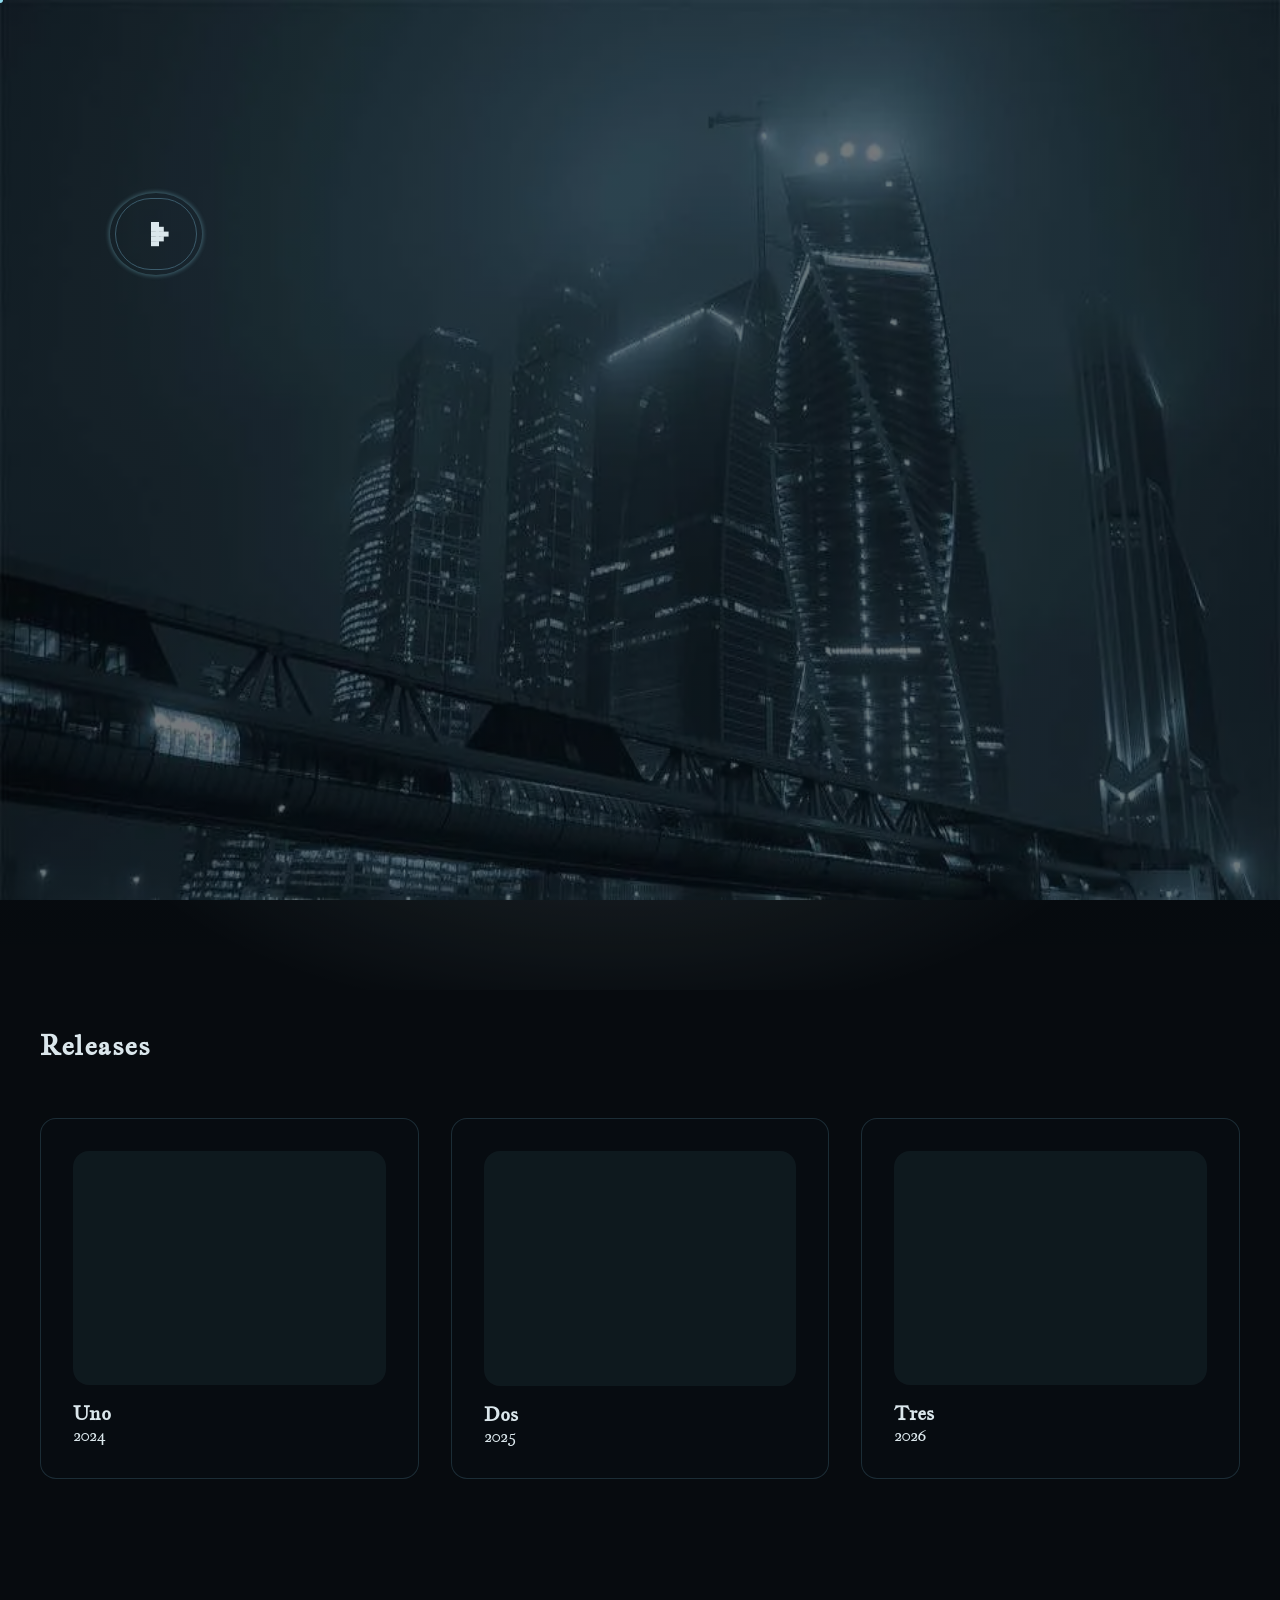
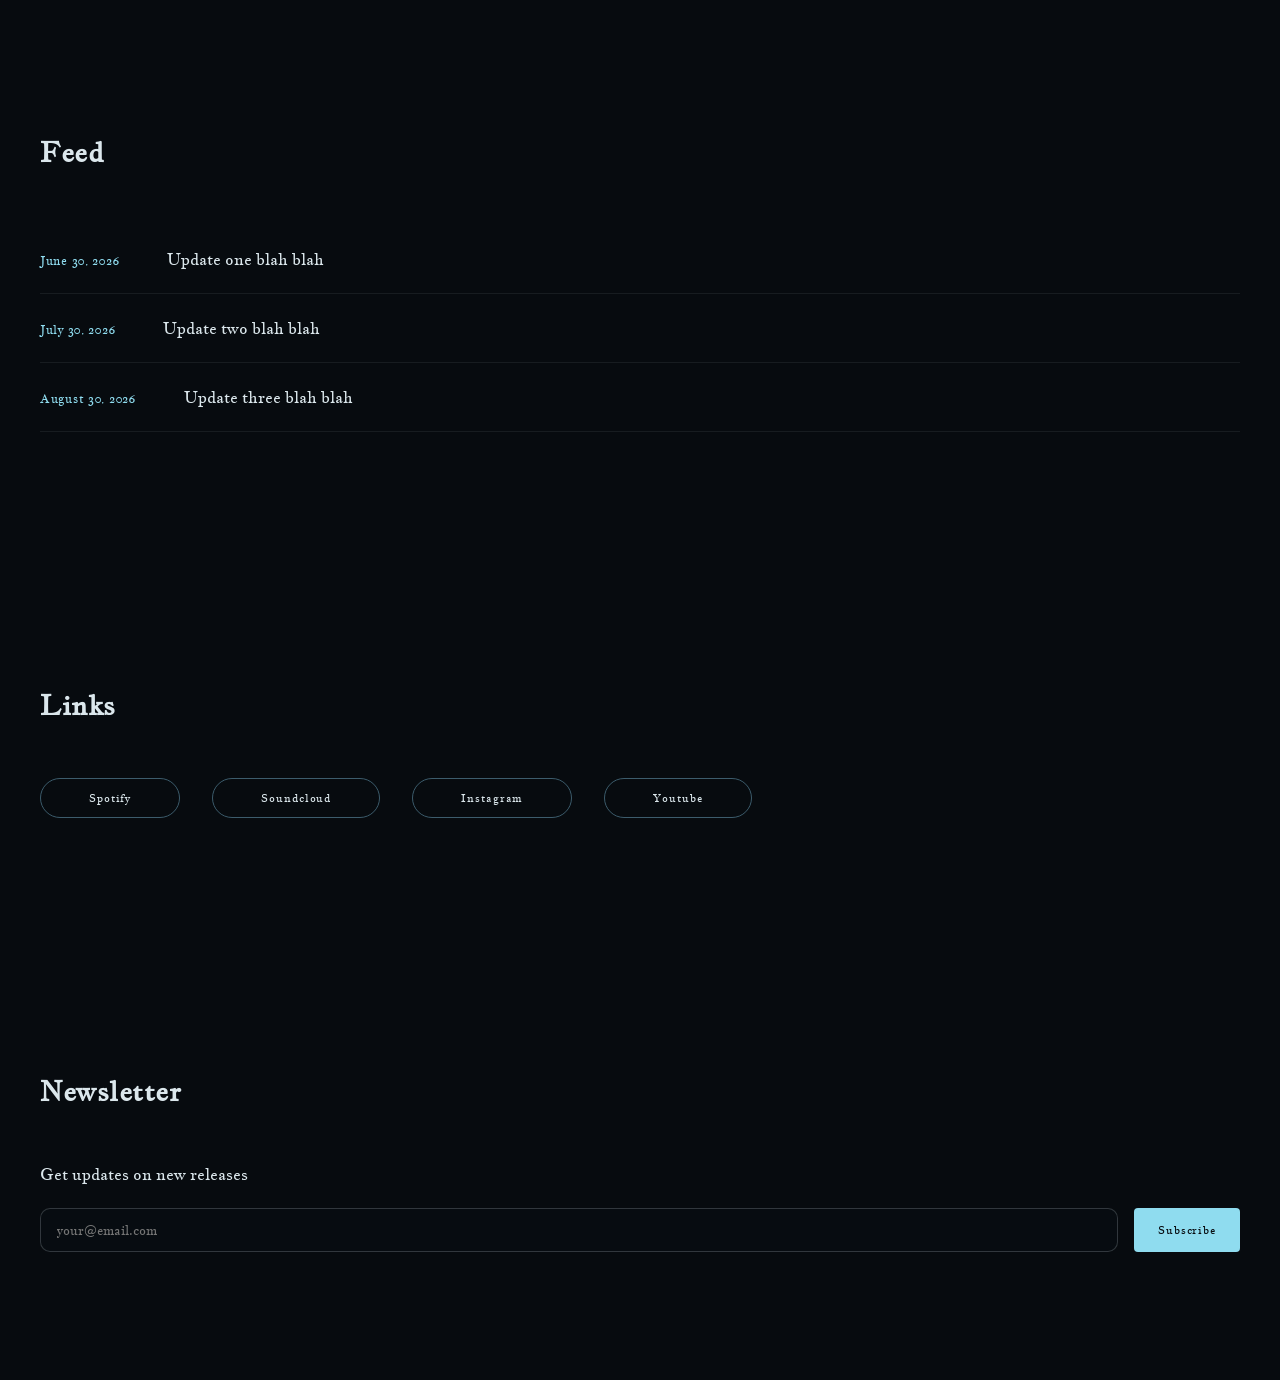
==== commit 56320102: "new" ====
--- a/index.html
+++ b/index.html
@@ -2,6 +2,7 @@
 <html lang="en">
 <head>
     <meta charset="UTF-8" />
+    <meta name="viewport" content="width=device-width, initial-scale=1" />
     <title>scifi000</title>
     <link rel="stylesheet" href="css/style.css" />
     <link rel="preconnect" href="https://fonts.googleapis.com">
@@ -9,7 +10,23 @@
     <link href="https://fonts.googleapis.com/css2?family=Press+Start+2P&family=MonteCarlo&family=Jacques+Francois&display=swap" rel="stylesheet">
 </head>
 <body>
-    <div class="bg-image" data-depth="0.006"></div>
+    <div class="bg-video-wrap" data-depth="0.006">
+        <video class="bg-video" autoplay muted loop playsinline>
+            <source src="BACKGROUND.mp4" type="video/mp4">
+        </video>
+    </div>
+
+    <div class="ambient-fog" data-depth="0.006"></div>
+
+    <div class="light-flicker" style="--x: 14%; --y: 22%; --sz: 3px; --d: 4.2s;"></div>
+    <div class="light-flicker" style="--x: 78%; --y: 16%; --sz: 2px; --d: 5.6s;"></div>
+    <div class="light-flicker" style="--x: 64%; --y: 68%; --sz: 4px; --d: 3.8s;"></div>
+    <div class="light-flicker" style="--x: 30%; --y: 80%; --sz: 2px; --d: 6.1s;"></div>
+    <div class="light-flicker" style="--x: 90%; --y: 50%; --sz: 3px; --d: 4.9s;"></div>
+
+    <div class="vignette" id="vignette"></div>
+    <div class="cursor-dot" id="cursorDot"></div>
+
     <div class="intro-overlay" id="intro">
         <div class="intro-tiles" id="introTiles"></div>
         <div class="intro-content" id="introContent">
@@ -17,36 +34,52 @@
                 <span class="play-icon"></span>
             </button>
             <div class="intro-reveal" id="introReveal">
-                <h1>000</h1>
-                <button id="enter-btn">Enter</button>
+                <a class="logo-mark logo-mark--intro" href="#">
+                    <span class="logo-script">scifi</span><span class="logo-code">000</span>
+                </a>
+                <button id="enter-btn" data-magnetic>Enter</button>
             </div>
         </div>
     </div>
+
     <nav class="navbar">
-        <span class="logo"> SCIFI000 </span>
+        <a class="logo-mark logo-mark--nav" href="#">
+            <span class="logo-script">scifi</span><span class="logo-code">000</span>
+        </a>
         <ul>
             <li><a href="#releases">Releases</a></li>
             <li><a href="#feed">Feed</a></li>
             <li><a href="#links">Links</a></li>
             <li><a href="#newsletter">Newsletter</a></li>
+            <li>
+                <button class="mute-btn" id="mute-btn" data-sfx="tick" aria-pressed="false" aria-label="Mute background audio">
+                    <svg viewBox="0 0 24 24" fill="none" stroke="currentColor" stroke-width="1.5">
+                        <path d="M4 9v6h4l5 4V5L8 9H4z" fill="currentColor" stroke="none"/>
+                        <path class="wave" d="M16 8.5a5 5 0 0 1 0 7M18.5 6a8.5 8.5 0 0 1 0 12" stroke-linecap="round"/>
+                    </svg>
+                </button>
+            </li>
         </ul>
     </nav>
+
     <section class="hero">
         <div class="container" data-depth="0.02">
-            <h1> SCIFI </h1>
-            <p> Let the music move you. </p>
+            <a class="logo-mark logo-mark--hero" href="#">
+                <span class="logo-script">scifi</span><span class="logo-code">000</span>
+            </a>
+            <p>Let the music move you.</p>
             <ul class="stats">
                 <li>
-                    <span class="stat-value"> # </span>
-                    <span class="stat-label"> Releases</span>
+                    <span class="stat-value"># </span>
+                    <span class="stat-label">Releases</span>
                 </li>
                 <li>
-                    <span class="stat-value"> # </span>
-                    <span class="stat-label"> Years</span>
+                    <span class="stat-value"># </span>
+                    <span class="stat-label">Years</span>
                 </li>
                 <li>
-                    <span class="stat-value"> # </span>
-                    <span class="stat-label"> Listeners </span>
+                    <span class="stat-value"># </span>
+                    <span class="stat-label">Listeners</span>
                 </li>
             </ul>
         </div>
@@ -54,69 +87,74 @@
         <div class="hero__orb hero__orb--b" data-depth="0.034"></div>
         <div class="hero__orb hero__orb--c" data-depth="0.010"></div>
     </section>
+
     <section id="releases" data-depth="0.006">
         <div class="container">
-            <h2> Releases </h2>
+            <h2>Releases</h2>
             <div class="release-grid">
                 <div class="card">
                     <div class="embed-placeholder"></div>
-                    <h3> Uno </h3>
-                    <p> 2024 </p>
+                    <h3>Uno</h3>
+                    <p>2024</p>
                 </div>
                 <div class="card">
                     <div class="embed-placeholder"></div>
-                    <h3> Dos </h3>
-                    <p> 2025 </p>
+                    <h3>Dos</h3>
+                    <p>2025</p>
                 </div>
                 <div class="card">
                     <div class="embed-placeholder"></div>
-                    <h3> Tres </h3>
-                    <p> 2026 </p>
+                    <h3>Tres</h3>
+                    <p>2026</p>
                 </div>
             </div>
         </div>
     </section>
+
     <section id="feed" data-depth="0.006">
         <div class="container">
             <h2>Feed</h2>
             <ul class="feed-list">
                 <li class="feed-item">
                     <time datetime="2026-06-30">June 30, 2026</time>
-                    <p> Update one blah blah </p>
+                    <p>Update one blah blah</p>
                 </li>
                 <li class="feed-item">
                     <time datetime="2026-07-30">July 30, 2026</time>
-                    <p> Update two blah blah </p>
+                    <p>Update two blah blah</p>
                 </li>
                 <li class="feed-item">
                     <time datetime="2026-08-30">August 30, 2026</time>
-                    <p> Update three blah blah </p>
+                    <p>Update three blah blah</p>
                 </li>
             </ul>
         </div>
     </section>
+
     <section id="links" data-depth="0.006">
         <div class="container">
             <h2>Links</h2>
             <div class="link-list">
-                <a class="link-button" href="#Spotify">Spotify</a>
-                <a class="link-button" href="#Soundcloud">Soundcloud</a>
-                <a class="link-button" href="#Instagram">Instagram</a>
-                <a class="link-button" href="#Youtube">Youtube</a>
+                <a class="link-button" href="#Spotify" data-sfx="tick" data-magnetic>Spotify</a>
+                <a class="link-button" href="#Soundcloud" data-sfx="tick" data-magnetic>Soundcloud</a>
+                <a class="link-button" href="#Instagram" data-sfx="tick" data-magnetic>Instagram</a>
+                <a class="link-button" href="#Youtube" data-sfx="tick" data-magnetic>Youtube</a>
             </div>
         </div>
     </section>
+
     <section id="newsletter" data-depth="0.006">
         <div class="container">
             <h2>Newsletter</h2>
             <p>Get updates on new releases</p>
-            <form class="newsletter-form">
+            <form class="newsletter-form" id="newsletter-form">
                 <input type="email" placeholder="your@email.com" required>
-                <button type="submit">Subscribe</button>
+                <button type="submit" data-sfx="tick">Subscribe</button>
             </form>
         </div>
     </section>
-    <audio id="bg-audio" src="000_bonita.wav" preload="auto" loop></audio>
+
+    <audio id="bg-audio" src="000_bonita.wav" preload="auto" loop crossorigin="anonymous"></audio>
     <script src="js/main.js"></script>
 </body>
-</html>+</html>
--- a/css/style.css
+++ b/css/style.css
@@ -1,13 +1,16 @@
-@font-face {
-    font-family: "Sym";
-    src: url('../fonts/Sym.otf') format('opentype');
-}
-
 :root {
-    --bg: #171017;
-    --fg: #f3ece7;
-    --accent: #e79bb5;
-    --card-bg: rgba(23, 16, 23, 0.55);
+    /* Sampled from BACKGROUND.webp: fog-blue midtones, void black, icy window-light cyan */
+    --bg: #070b0f;
+    --bg-mist: #16232b;
+    --ink: #dbe7ec;
+    --ink-dim: #8fa5b0;
+    --signal: #8fdcef;
+    --signal-dim: rgba(143, 220, 239, 0.35);
+    --steel: #3c5c6c;
+    --card-bg: rgba(9, 15, 20, 0.55);
+
+    --title-x: 9vw;
+    --title-y: 22vh;
 }
 
 * {
@@ -20,24 +23,200 @@
     scroll-behavior: smooth;
 }
 
+@media (prefers-reduced-motion: reduce) {
+    html { scroll-behavior: auto; }
+    * { animation-duration: 0.01ms !important; animation-iteration-count: 1 !important; transition-duration: 0.01ms !important; }
+}
+
 body {
     background-color: var(--bg);
-    color: var(--fg);
+    color: var(--ink);
     font-family: "Jacques Francois", serif;
 }
 
-.bg-image {
+a:focus-visible,
+button:focus-visible,
+input:focus-visible {
+    outline: 2px solid var(--signal);
+    outline-offset: 3px;
+}
+
+.bg-video-wrap {
     position: fixed;
     z-index: -1;
     top: -5%;
     left: -5%;
     width: 110%;
     height: 110%;
-    background: linear-gradient(rgba(23, 16, 23, 0.65), rgba(23, 16, 23, 0.65)), url('../BACKGROUND.webp');
-    background-size: cover;
-    background-position: center;
-}
-
+    overflow: hidden;
+}
+
+.bg-video-wrap::after {
+    content: "";
+    position: absolute;
+    inset: 0;
+    background: linear-gradient(180deg, rgba(7, 11, 15, 0.55) 0%, rgba(7, 11, 15, 0.35) 40%, rgba(7, 11, 15, 0.8) 100%);
+}
+
+.bg-video {
+    display: block;
+    width: 100%;
+    height: 100%;
+    object-fit: cover;
+    object-position: 22% 28%;
+}
+
+/* ---------- Ambient atmosphere: fog grain, light flicker, vignette ---------- */
+.ambient-fog {
+    position: fixed;
+    inset: -10%;
+    z-index: -1;
+    pointer-events: none;
+    opacity: 0.45;
+    mix-blend-mode: screen;
+    background-repeat: no-repeat;
+    background-image:
+        radial-gradient(ellipse 620px 280px at 18% 28%, rgba(190, 226, 236, 0.4), transparent 70%),
+        radial-gradient(ellipse 520px 240px at 72% 58%, rgba(190, 226, 236, 0.3), transparent 70%),
+        radial-gradient(ellipse 720px 320px at 48% 82%, rgba(190, 226, 236, 0.26), transparent 70%),
+        radial-gradient(ellipse 460px 220px at 88% 18%, rgba(190, 226, 236, 0.28), transparent 70%);
+    animation: fogDrift 2s ease-in-out infinite alternate;
+}
+
+@keyframes fogDrift {
+    0% { transform: translate(0%, 0%) scale(1); }
+    100% { transform: translate(4%, -3%) scale(1.06); }
+}
+
+.light-flicker {
+    position: fixed;
+    left: var(--x);
+    top: var(--y);
+    z-index: -1;
+    width: var(--sz);
+    height: var(--sz);
+    border-radius: 50%;
+    background: var(--signal);
+    box-shadow: 0 0 6px 1px var(--signal-dim);
+    pointer-events: none;
+    animation: flicker var(--d) ease-in-out infinite;
+}
+
+@keyframes flicker {
+    0%, 100% { opacity: 0.85; }
+    45% { opacity: 0.85; }
+    48% { opacity: 0.2; }
+    51% { opacity: 0.85; }
+    76% { opacity: 0.5; }
+    79% { opacity: 0.9; }
+}
+
+.vignette {
+    position: fixed;
+    inset: 0;
+    z-index: 40;
+    pointer-events: none;
+    background: radial-gradient(ellipse at center, rgba(7, 11, 15, 0) 45%, rgba(7, 11, 15, var(--vignette-intensity, 0.35)) 100%);
+    transition: background 0.2s ease;
+}
+
+/* ---------- Custom cursor ---------- */
+body { cursor: none; }
+
+@media (hover: none), (pointer: coarse) {
+    body { cursor: auto; }
+    .cursor-dot { display: none; }
+}
+
+.cursor-dot {
+    position: fixed;
+    top: 0;
+    left: 0;
+    width: 6px;
+    height: 6px;
+    border-radius: 50%;
+    background-color: var(--signal);
+    pointer-events: none;
+    z-index: 10000;
+    transform: translate(-50%, -50%);
+    transition: width 0.2s ease, height 0.2s ease;
+    will-change: transform;
+}
+
+.cursor-dot.cursor-dot--active {
+    width: 12px;
+    height: 12px;
+}
+
+/* ---------- Logo lockup: calligraphy "scifi" + pixel "000" ---------- */
+/* MonteCarlo carries the signature/script mark; Press Start 2P carries the
+   catalog numeral. The pairing is the brand: a hand-signed name over a
+   machine-stamped ID. */
+.logo-mark {
+    display: inline-flex;
+    align-items: baseline;
+    gap: 0.35em;
+    line-height: 1;
+    white-space: nowrap;
+    text-decoration: none;
+}
+
+.logo-mark .logo-script {
+    font-family: "MonteCarlo", cursive;
+    color: var(--signal);
+    text-shadow: 0 0 calc(18px + var(--bass, 0) * 16px) var(--signal-dim), 0 0 2px rgba(143, 220, 239, 0.6);
+    letter-spacing: 0.01em;
+    text-transform: uppercase;
+}
+
+.logo-mark .logo-code {
+    font-family: "Press Start 2P", monospace;
+    color: var(--ink-dim);
+    letter-spacing: 0.06em;
+}
+
+.logo-mark--nav { font-size: 1rem; }
+.logo-mark--nav .logo-script { font-size: 1.9em; }
+.logo-mark--nav .logo-code { font-size: 0.62em; }
+
+.logo-mark--intro { font-size: 1.6rem; }
+.logo-mark--intro .logo-script { font-size: 3.4em; }
+.logo-mark--intro .logo-code { font-size: 0.85em; }
+
+.logo-mark--hero { font-size: clamp(2.4rem, 6vw, 4.2rem); }
+.logo-mark--hero .logo-script { font-size: 1.9em; }
+.logo-mark--hero .logo-code { font-size: 0.42em; align-self: flex-end; }
+
+.logo-mark--hero .logo-script {
+    display: inline-block;
+    transition: text-shadow 0.15s ease;
+}
+
+.logo-mark--hero:hover .logo-script {
+    animation: glitchShift 0.5s steps(3, end) 1;
+    text-shadow:
+        0 0 18px var(--signal-dim),
+        -2px 0 0 rgba(255, 70, 130, 0.65),
+        2px 0 0 rgba(90, 230, 255, 0.75);
+}
+
+@keyframes glitchShift {
+    0% { transform: translate(0, 0) skewX(0deg); }
+    20% { transform: translate(-2px, 1px) skewX(2deg); }
+    40% { transform: translate(2px, -1px) skewX(-2deg); }
+    60% { transform: translate(-1px, 0) skewX(1deg); }
+    80% { transform: translate(1px, 1px) skewX(-1deg); }
+    100% { transform: translate(0, 0) skewX(0deg); }
+}
+
+.logo-script.is-scrambling {
+    text-shadow:
+        0 0 18px var(--signal-dim),
+        -1px 0 0 rgba(255, 70, 130, 0.5),
+        1px 0 0 rgba(90, 230, 255, 0.6);
+}
+
+/* ---------- Intro ---------- */
 .intro-overlay {
     position: fixed;
     inset: 0;
@@ -75,13 +254,15 @@
 }
 
 .intro-content {
-    position: relative;
+    position: absolute;
+    left: var(--title-x);
+    top: var(--title-y);
     z-index: 2;
-    text-align: center;
+    text-align: left;
     display: flex;
     flex-direction: column;
-    align-items: center;
-    gap: 2.5rem;
+    align-items: flex-start;
+    gap: 2rem;
     transition: opacity 0.4s ease;
 }
 
@@ -89,39 +270,31 @@
     opacity: 0;
 }
 
-.intro-content h1 {
-    font-family: "Press Start 2P", monospace;
-    font-size: 8rem;
-    color: var(--accent);
-    opacity: 0.65;
-    letter-spacing: 0.05em;
-    line-height: 1;
-}
-
 .intro-content button {
-    padding: 0.85rem 2.5rem;
+    padding: 0.85rem 2.5rem 0.85rem 2.5rem;
     background-color: transparent;
-    color: var(--fg);
-    border: 1px solid var(--fg);
+    color: var(--ink);
+    border: 1px solid var(--steel);
     border-radius: 999px;
     font-family: "Jacques Francois", serif;
     font-size: 0.85rem;
     letter-spacing: 0.08em;
     cursor: pointer;
-    transition: background-color 0.25s ease, color 0.25s ease, border-color 0.25s ease;
+    transition: background-color 0.25s ease, color 0.25s ease, border-color 0.25s ease, transform 0.3s cubic-bezier(0.34, 1.56, 0.64, 1);
 }
 
 .intro-content button:hover {
-    background-color: var(--fg);
+    background-color: var(--signal);
     color: var(--bg);
-    border-color: var(--fg);
+    border-color: var(--signal);
 }
 
 .play-btn {
+    position: relative;
     width: 4.5rem;
     height: 4.5rem;
     border-radius: 50%;
-    border: 1px solid var(--fg);
+    border: 1px solid var(--ink);
     background-color: transparent;
     cursor: pointer;
     display: flex;
@@ -131,6 +304,17 @@
     animation: pulse 2.4s ease-in-out infinite;
 }
 
+/* Bass-reactive glow ring: --bass (0-1) is written by the audio analyser
+   in main.js once the track is playing; sits at 0 (invisible) otherwise. */
+.play-btn::after {
+    content: "";
+    position: absolute;
+    inset: -6px;
+    border-radius: 50%;
+    box-shadow: 0 0 calc(4px + var(--bass, 0) * 26px) calc(1px + var(--bass, 0) * 6px) var(--signal-dim);
+    pointer-events: none;
+}
+
 .play-btn.fading {
     opacity: 0;
     transform: scale(0.8);
@@ -138,26 +322,40 @@
 }
 
 .play-icon {
-    width: 1.6rem;
-    height: 1.6rem;
-    background-color: var(--fg);
-    clip-path: polygon(
-        0% 0%, 20% 0%, 20% 20%, 50% 20%, 50% 40%, 100% 40%,
-        100% 60%, 50% 60%, 50% 80%, 20% 80%, 20% 100%, 0% 100%
-    );
-    margin-left: 0.15rem;
+    position: relative;
+    width: 0.9rem;
+    height: 1.5rem;
+}
+
+.play-icon::before {
+    content: "";
+    position: absolute;
+    top: 0;
+    left: -0.35rem;
+    width: 0.5rem;
+    height: 0.3rem;
+    background-color: var(--ink);
+    box-shadow:
+        0 0.3rem var(--ink),
+        0.3rem 0.3rem var(--ink),
+        0 0.6rem var(--ink),
+        0.3rem 0.6rem var(--ink),
+        0.6rem 0.6rem var(--ink),
+        0 0.9rem var(--ink),
+        0.3rem 0.9rem var(--ink),
+        0 1.2rem var(--ink);
 }
 
 @keyframes pulse {
-    0%, 100% { box-shadow: 0 0 0 0 rgba(243, 236, 231, 0.25); }
-    50% { box-shadow: 0 0 0 14px rgba(243, 236, 231, 0); }
+    0%, 100% { box-shadow: 0 0 0 0 rgba(143, 220, 239, 0.3); }
+    50% { box-shadow: 0 0 0 14px rgba(143, 220, 239, 0); }
 }
 
 .intro-reveal {
     display: flex;
     flex-direction: column;
-    align-items: center;
-    gap: 2.5rem;
+    align-items: flex-start;
+    gap: 2rem;
     opacity: 0;
     transform: translateY(12px);
     transition: opacity 0.8s ease, transform 0.8s ease;
@@ -172,8 +370,8 @@
 
 .trail-pixel {
     position: fixed;
-    background-color: var(--accent);
-    opacity: 0.55;
+    background-color: var(--signal);
+    opacity: 0.5;
     pointer-events: none;
     z-index: 5;
     transform: translate(-50%, -50%);
@@ -186,6 +384,7 @@
     transform: translate(-50%, -50%) scale(0.3);
 }
 
+/* ---------- Nav ---------- */
 .navbar {
     position: fixed;
     top: 0;
@@ -193,48 +392,107 @@
     right: 0;
     z-index: 50;
     backdrop-filter: blur(12px);
-    background-color: rgba(23, 16, 23, 0.15);
+    background-color: rgba(7, 11, 15, 0.25);
     display: flex;
     justify-content: space-between;
     align-items: center;
-    padding: 1.5rem;
+    padding: 1.25rem 1.5rem;
 }
 
 .navbar ul {
     list-style: none;
     display: flex;
-    gap: 1rem;
+    align-items: center;
+    gap: 1.5rem;
 }
 
 .navbar a {
     font-size: 0.8rem;
     letter-spacing: 0.08em;
-    color: var(--fg);
+    color: var(--ink);
     text-decoration: none;
-}
-
+    position: relative;
+}
+
+.navbar a::after {
+    content: "";
+    position: absolute;
+    left: 0;
+    bottom: -0.3rem;
+    width: 0;
+    height: 1px;
+    background-color: var(--signal);
+    transition: width 0.25s ease;
+}
+
+.navbar a:hover::after {
+    width: 100%;
+}
+
+.mute-btn {
+    width: 2.1rem;
+    height: 2.1rem;
+    border-radius: 50%;
+    border: 1px solid var(--steel);
+    background-color: transparent;
+    color: var(--ink-dim);
+    cursor: pointer;
+    display: flex;
+    align-items: center;
+    justify-content: center;
+    transition: border-color 0.2s ease, color 0.2s ease;
+}
+
+.mute-btn:hover {
+    border-color: var(--signal);
+    color: var(--signal);
+}
+
+.mute-btn svg {
+    width: 1rem;
+    height: 1rem;
+}
+
+.mute-btn .wave {
+    transition: opacity 0.15s ease;
+}
+
+.mute-btn.is-muted .wave {
+    opacity: 0.25;
+}
+
+/* ---------- Hero ---------- */
 .hero {
     position: relative;
     min-height: 100vh;
     display: flex;
-    align-items: center;
-    padding: 8rem 2rem 4rem;
-}
-
-.hero h1 {
-    font-size: 8rem;
-    font-family:"Sym", cursive;
-    letter-spacing: 0.04em;
-    line-height: 1;
-    margin-left: -0.65rem;
-    opacity: 0.85;
+    align-items: flex-start;
+    padding: 0 2rem 4rem;
+}
+
+.hero .container {
+    position: absolute;
+    left: var(--title-x);
+    top: var(--title-y);
+    max-width: 30rem;
+    margin: 0;
+    display: flex;
+    flex-direction: column;
+    align-items: flex-start;
+    gap: 1.75rem;
+}
+
+.hero p {
+    color: var(--ink-dim);
+    font-size: 1.05rem;
+    letter-spacing: 0.02em;
 }
 
 .hero__orb {
     position: absolute;
     border-radius: 50%;
     filter: blur(60px);
-    opacity: 0.55;
+    opacity: 0.4;
     pointer-events: none;
     will-change: transform;
 }
@@ -242,15 +500,15 @@
 .hero__orb--a {
     width: 380px;
     height: 380px;
-    background: #68d1ab4e;
-    top: 10%;
-    left: 15%;
+    background: #3c5c6c66;
+    top: 8%;
+    left: 4%;
 }
 
 .hero__orb--b {
     width: 260px;
     height: 260px;
-    background: #68d1ab4e;
+    background: #8fdcef33;
     bottom: 12%;
     right: 18%;
 }
@@ -258,7 +516,7 @@
 .hero__orb--c {
     width: 180px;
     height: 180px;
-    background: var(--accent);
+    background: #8fdcef26;
     top: 45%;
     right: 35%;
 }
@@ -279,7 +537,7 @@
 
 .stat-value {
     font-size: 1.4rem;
-    color: var(--accent);
+    color: var(--signal);
     letter-spacing: 0.02em;
 }
 
@@ -309,13 +567,19 @@
 
 .card {
     background-color: var(--card-bg);
+    border: 1px solid rgba(60, 92, 108, 0.4);
     padding: 2rem;
     border-radius: 1rem;
+    transition: border-color 0.25s ease;
+}
+
+.card:hover {
+    border-color: var(--signal-dim);
 }
 
 .embed-placeholder {
     aspect-ratio: 4 / 3;
-    background-color: rgba(198, 168, 193, 0.1);
+    background-color: rgba(143, 220, 239, 0.06);
     border-radius: 1rem;
     margin-bottom: 1rem;
 }
@@ -324,6 +588,7 @@
     margin-bottom: 2rem;
     font-size: 1.7rem;
     letter-spacing: 0.02em;
+    color: var(--ink);
 }
 
 .feed-list {
@@ -334,12 +599,12 @@
     display: flex;
     gap: 3rem;
     align-items: baseline;
-    border-bottom: 1px solid rgba(242, 242, 240, 0.1);
+    border-bottom: 1px solid rgba(219, 231, 236, 0.08);
     padding: 1.5rem 0;
 }
 
 .feed-item time {
-    color: var(--accent);
+    color: var(--signal);
     font-size: 0.75rem;
     letter-spacing: 0.06em;
     flex-shrink: 0;
@@ -352,19 +617,20 @@
 }
 
 .link-button {
-    border: 1px solid var(--accent);
-    color: var(--accent);
+    border: 1px solid var(--steel);
+    color: var(--ink);
     text-decoration: none;
     padding: 0.75rem 3rem;
     border-radius: 999px;
     font-size: 0.7rem;
     letter-spacing: 0.08em;
-    transition: background-color 0.2s ease, color 0.2s ease;
+    transition: background-color 0.2s ease, color 0.2s ease, border-color 0.2s ease, transform 0.3s cubic-bezier(0.34, 1.56, 0.64, 1);
 }
 
 .link-button:hover {
-    background-color: var(--accent);
+    background-color: var(--signal);
     color: var(--bg);
+    border-color: var(--signal);
 }
 
 .newsletter-form {
@@ -376,15 +642,15 @@
     flex: 1;
     padding: 0.75rem 1rem;
     background-color: var(--card-bg);
-    border: 1px solid rgba(242, 242, 240, 0.2);
+    border: 1px solid rgba(219, 231, 236, 0.2);
     border-radius: 10px;
-    color: var(--fg);
+    color: var(--ink);
     font-family: inherit;
 }
 
 .newsletter-form button {
     padding: 0.75rem 1.5rem;
-    background-color: var(--accent);
+    background-color: var(--signal);
     color: var(--bg);
     border: none;
     border-radius: 4px;
@@ -392,4 +658,23 @@
     font-size: 0.7rem;
     letter-spacing: 0.08em;
     cursor: pointer;
-}+    transition: background-color 0.2s ease, transform 0.3s cubic-bezier(0.34, 1.56, 0.64, 1);
+}
+
+.newsletter-form button:hover {
+    background-color: #b3ebf5;
+}
+
+.newsletter-form button.sent {
+    background-color: var(--steel);
+    color: var(--ink);
+}
+
+@media (max-width: 720px) {
+    :root { --title-x: 6vw; --title-y: 16vh; }
+    .hero .container { max-width: 85vw; }
+    .release-grid { grid-template-columns: 1fr; }
+    .navbar { padding: 1rem; }
+    .navbar ul { gap: 0.7rem; flex-wrap: wrap; justify-content: flex-end; row-gap: 0.4rem; }
+    .navbar a { font-size: 0.68rem; }
+}
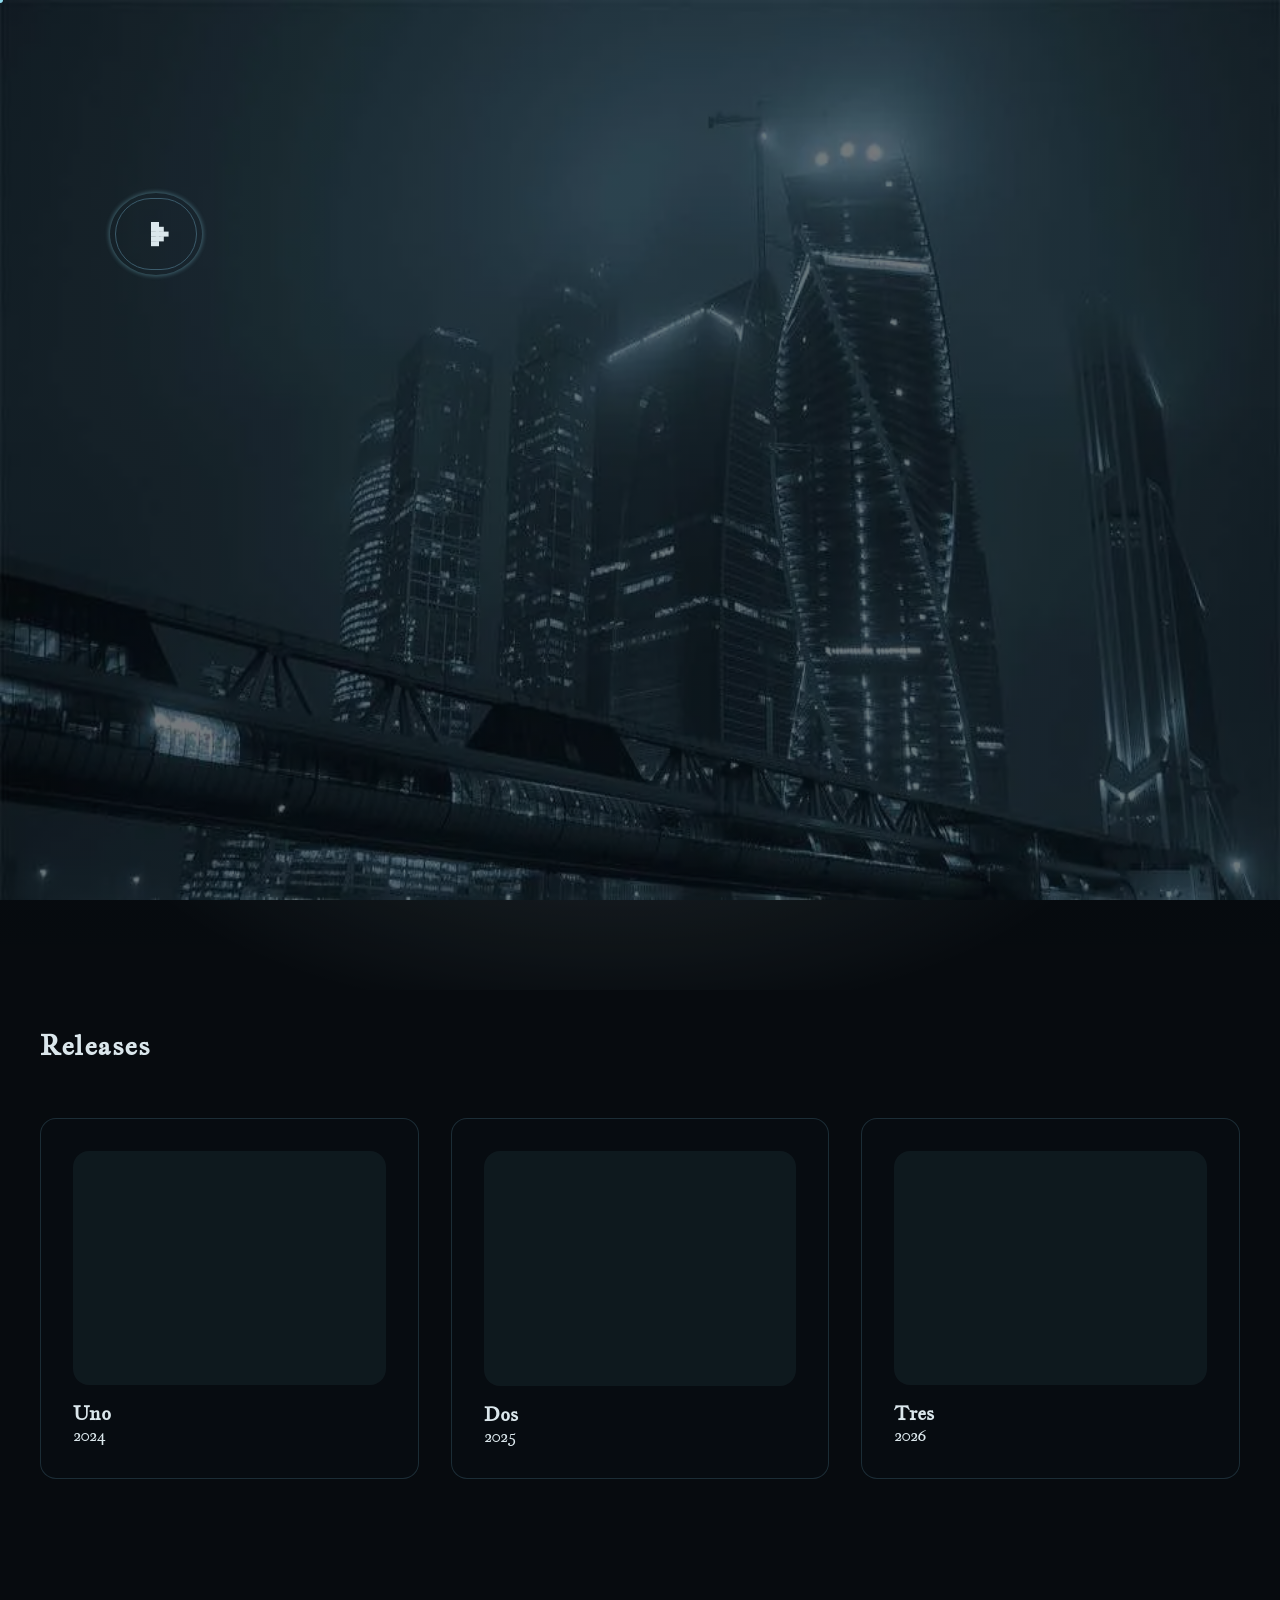
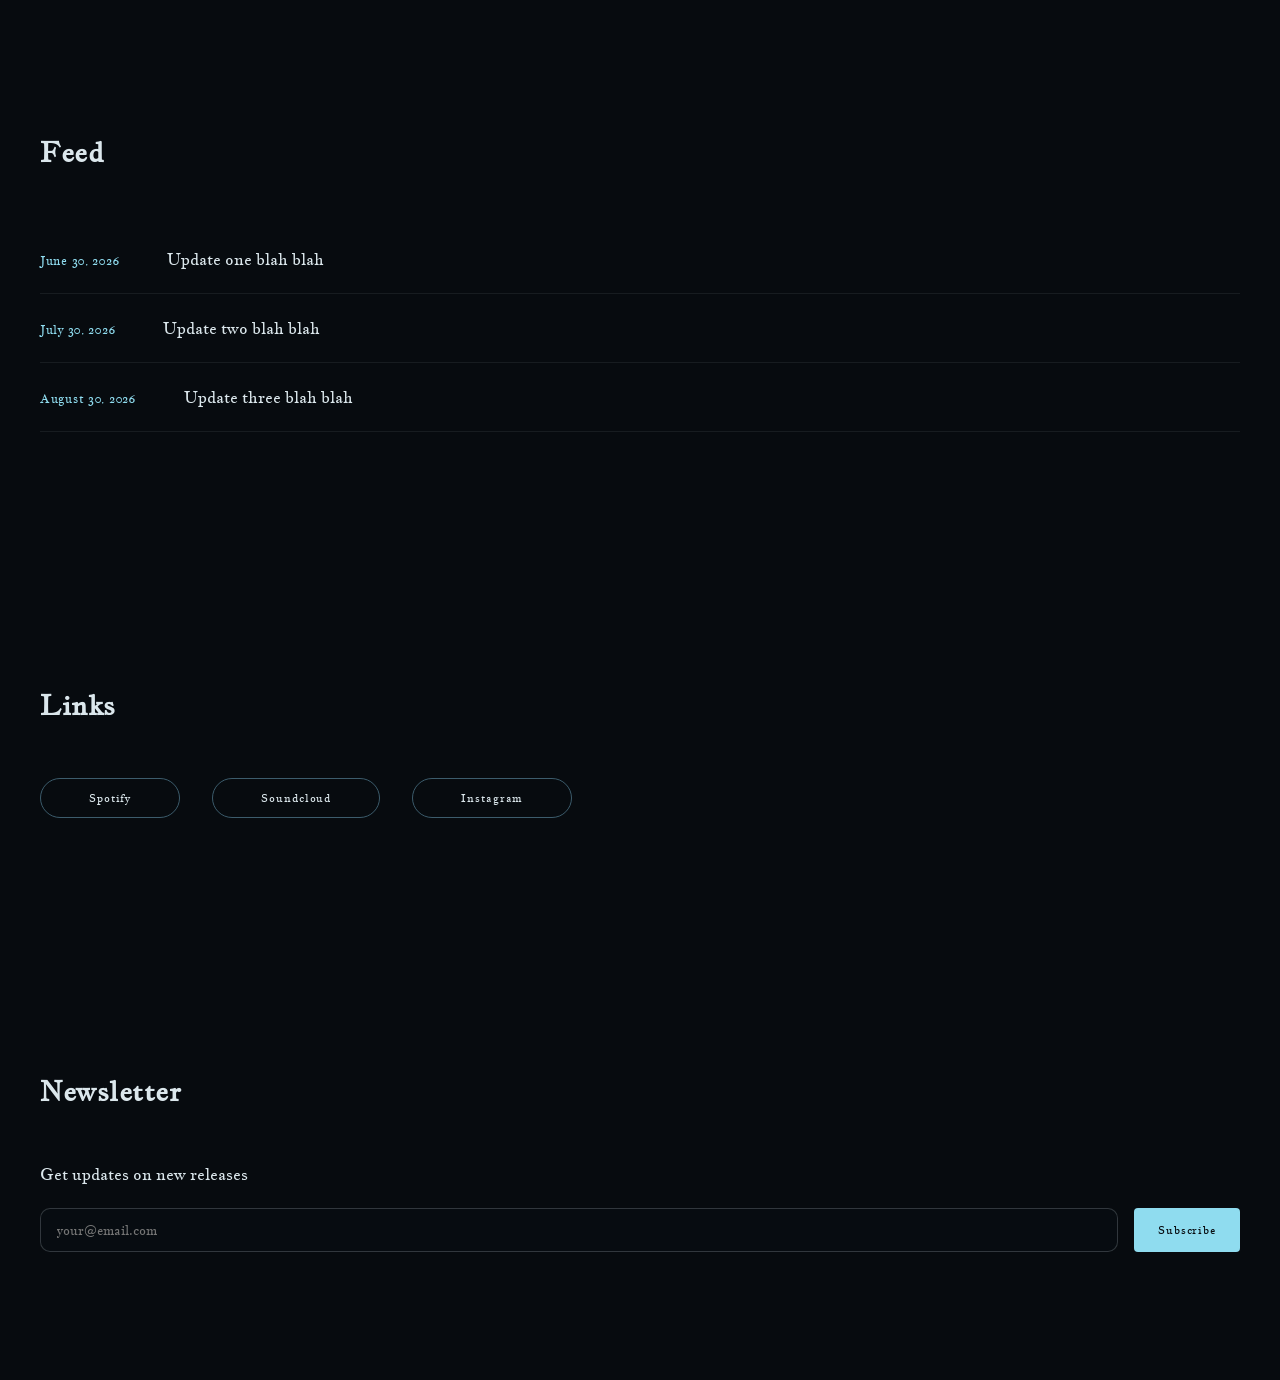
==== commit 24f419ca: "new" ====
--- a/index.html
+++ b/index.html
@@ -135,10 +135,9 @@
         <div class="container">
             <h2>Links</h2>
             <div class="link-list">
-                <a class="link-button" href="#Spotify" data-sfx="tick" data-magnetic>Spotify</a>
-                <a class="link-button" href="#Soundcloud" data-sfx="tick" data-magnetic>Soundcloud</a>
-                <a class="link-button" href="#Instagram" data-sfx="tick" data-magnetic>Instagram</a>
-                <a class="link-button" href="#Youtube" data-sfx="tick" data-magnetic>Youtube</a>
+                <a class="link-button" href="https://open.spotify.com/artist/0amKunxs9Mlx5RYvnCf1Sc?si=fqwIPX2SQD-U1fhIyAItlQ" target="_blank" rel="noopener" data-sfx="tick" data-magnetic>Spotify</a>
+                <a class="link-button" href="https://on.soundcloud.com/Fhv3bE8roy87UBqBRa" target="_blank" rel="noopener" data-sfx="tick" data-magnetic>Soundcloud</a>
+                <a class="link-button" href="https://www.instagram.com/scifiliveshere?igsi=MTlrdG93YmZjeXB2Nw%3D%3D&utm_source=qr" target="_blank" rel="noopener" data-sfx="tick" data-magnetic>Instagram</a>
             </div>
         </div>
     </section>
--- a/css/style.css
+++ b/css/style.css
@@ -256,7 +256,7 @@
 .intro-content {
     position: absolute;
     left: var(--title-x);
-    top: var(--title-y);
+    top: calc(var(--title-y) - 12vh);
     z-index: 2;
     text-align: left;
     display: flex;
@@ -274,6 +274,7 @@
     padding: 0.85rem 2.5rem 0.85rem 2.5rem;
     background-color: transparent;
     color: var(--ink);
+    top: calc(var(--title-y) - 10vh);
     border: 1px solid var(--steel);
     border-radius: 999px;
     font-family: "Jacques Francois", serif;
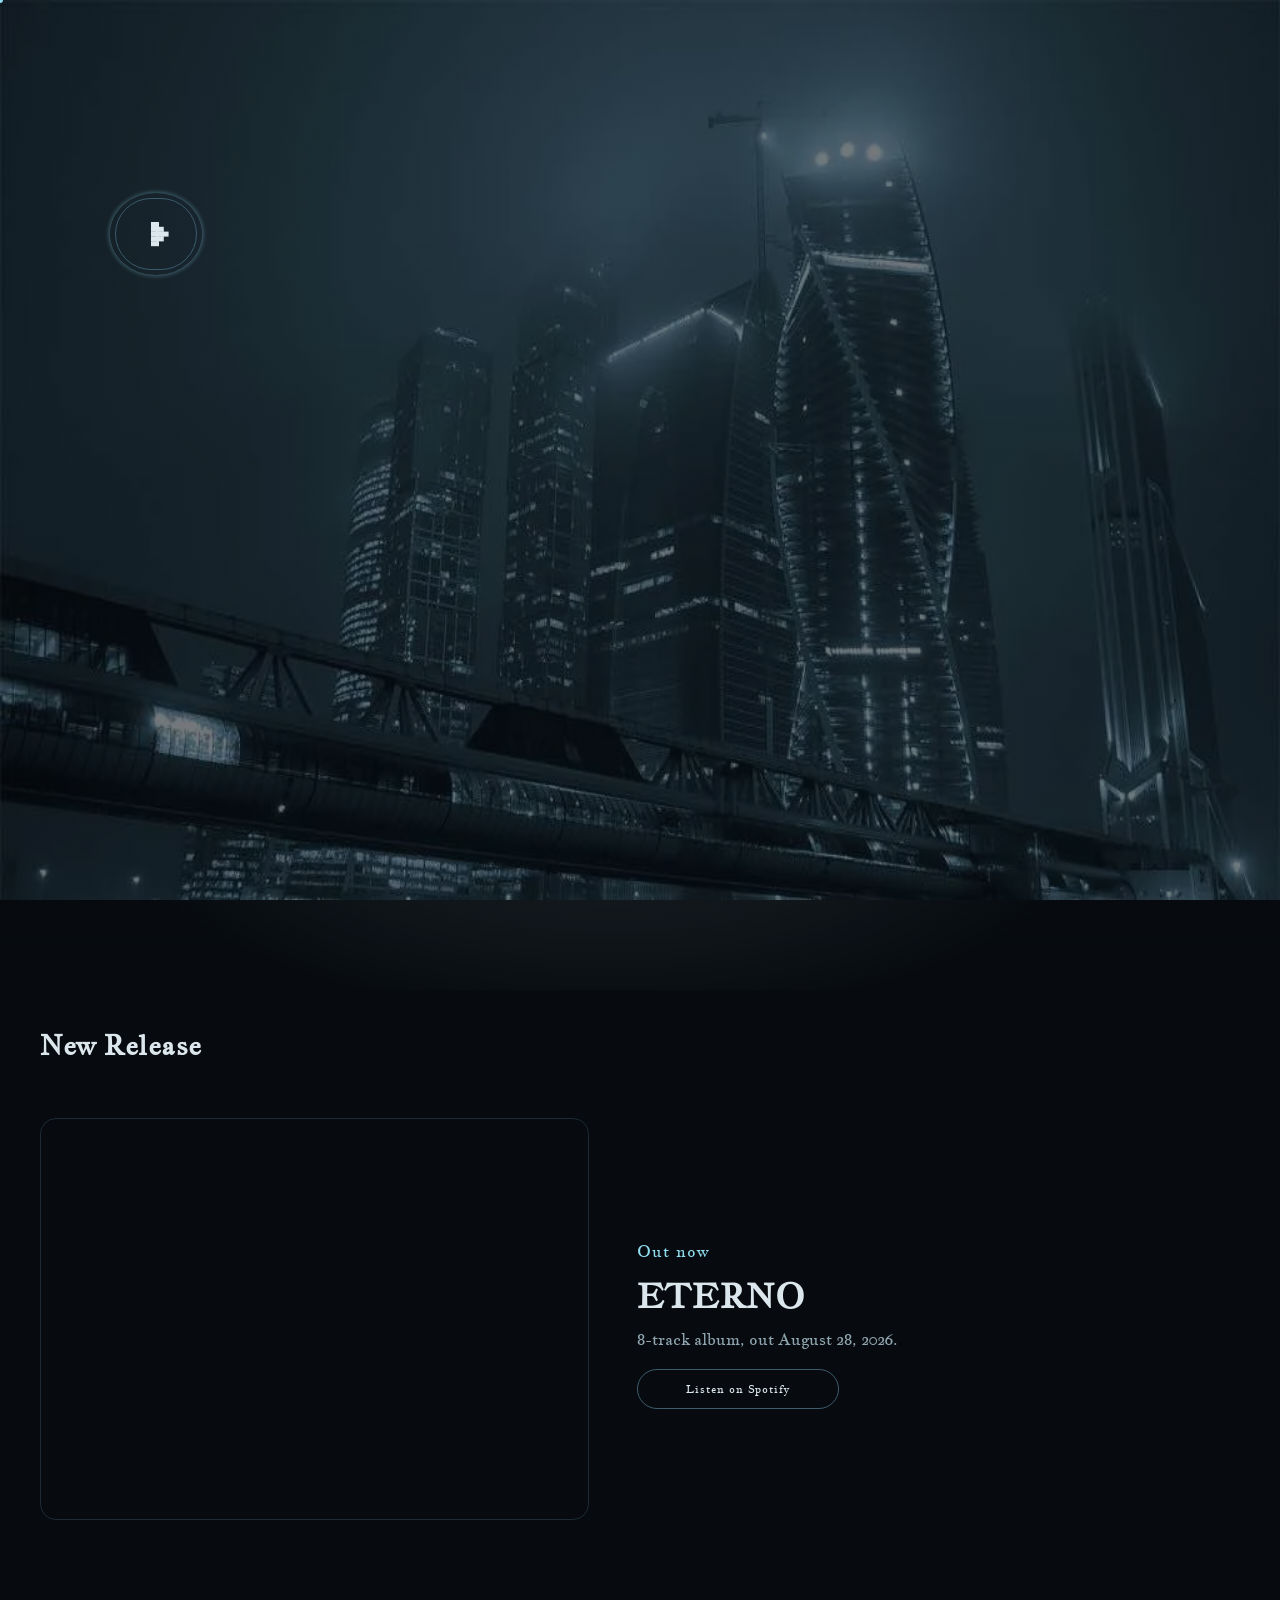
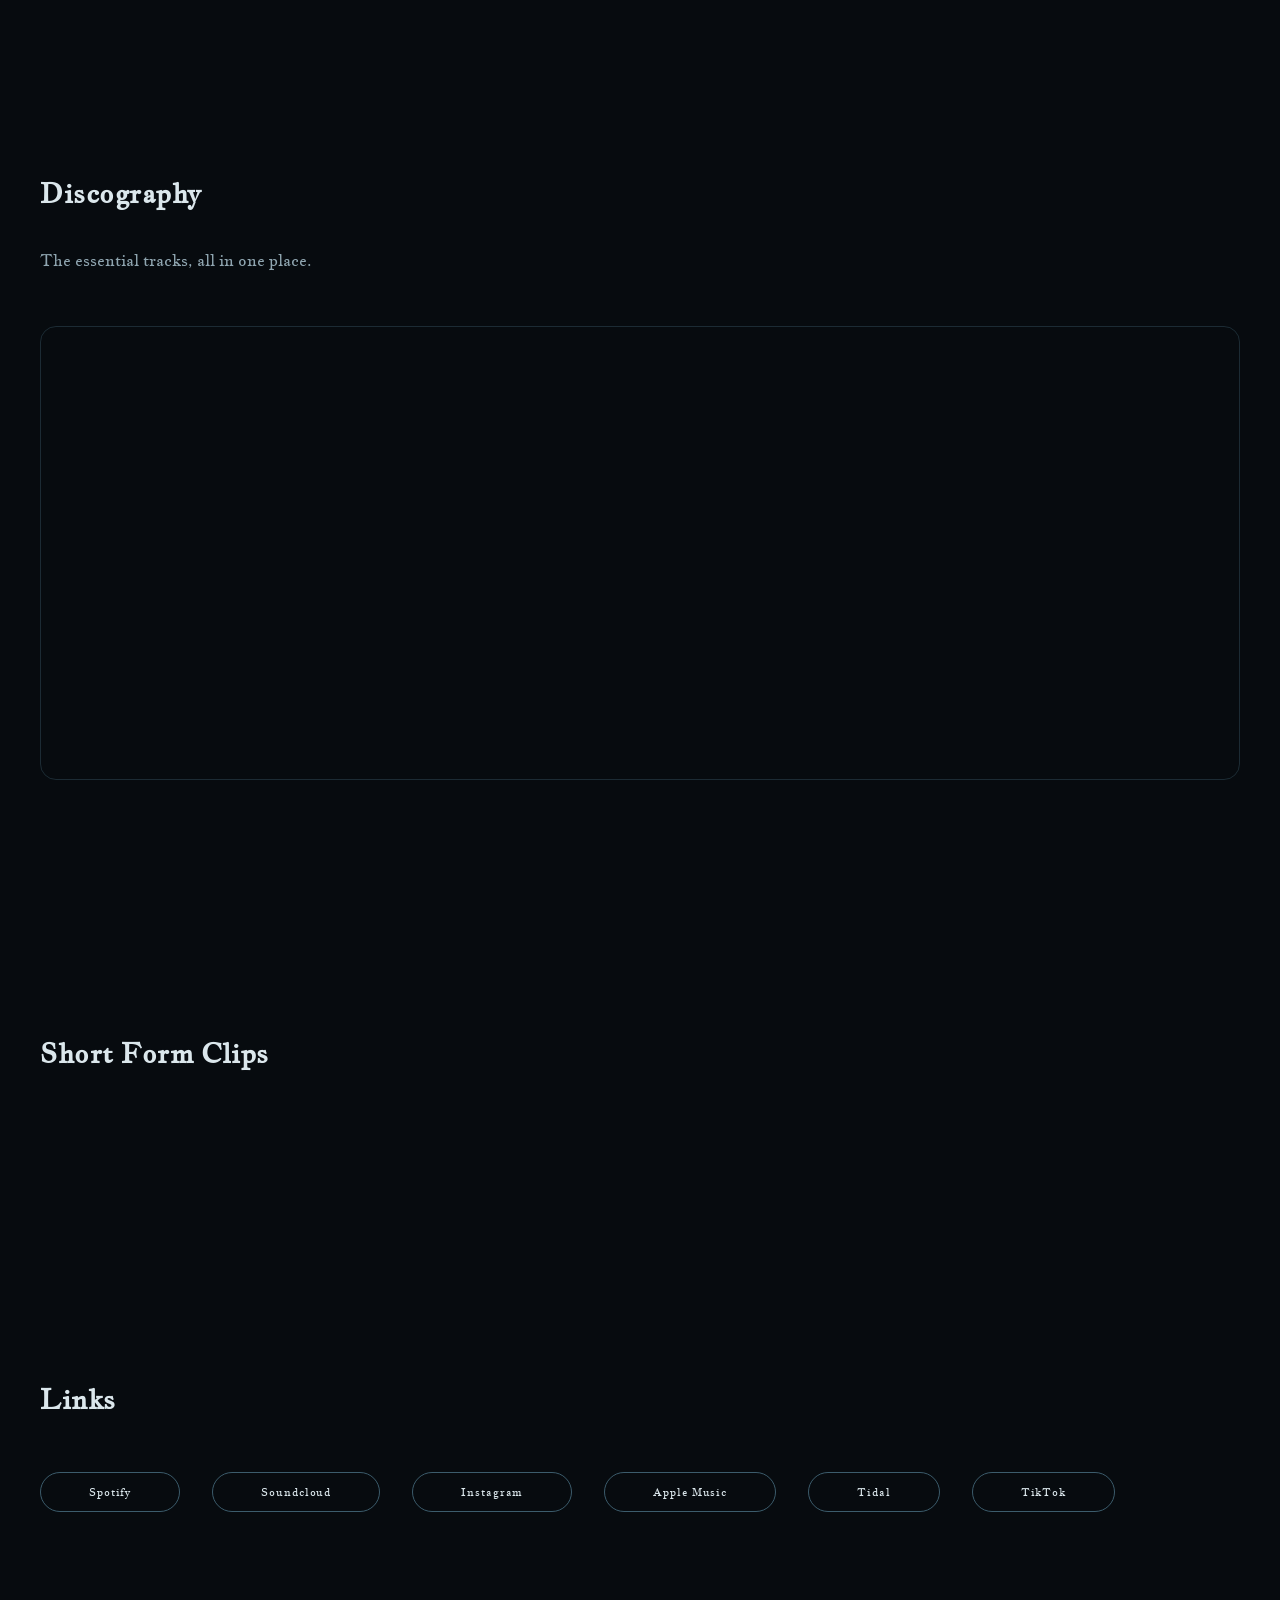
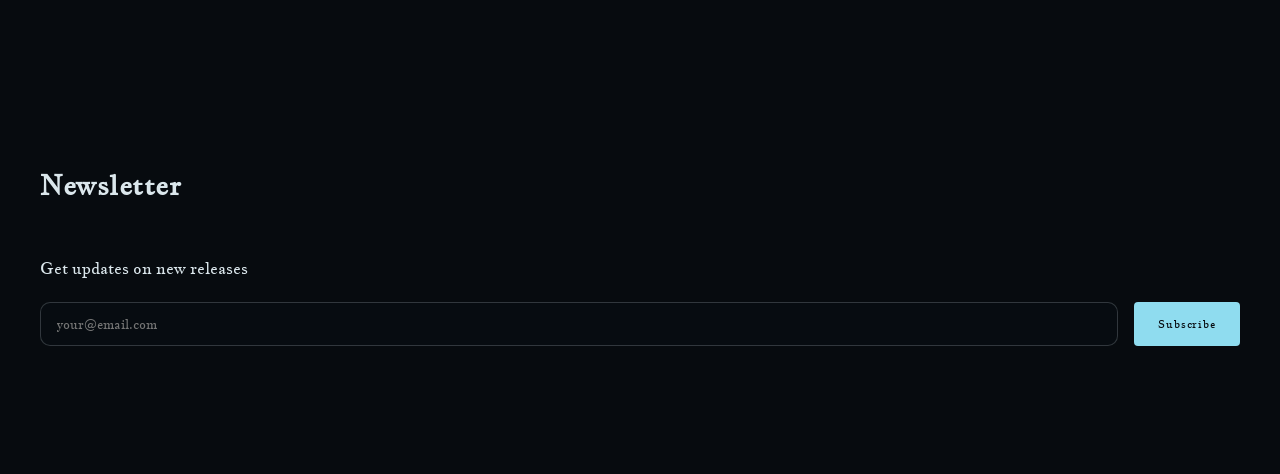
==== commit f6ab24f4: "added embeds" ====
--- a/index.html
+++ b/index.html
@@ -47,8 +47,9 @@
             <span class="logo-script">scifi</span><span class="logo-code">000</span>
         </a>
         <ul>
-            <li><a href="#releases">Releases</a></li>
-            <li><a href="#feed">Feed</a></li>
+            <li><a href="#release">New Release</a></li>
+            <li><a href="#discography">Discography</a></li>
+            <li><a href="#clips">Clips</a></li>
             <li><a href="#links">Links</a></li>
             <li><a href="#newsletter">Newsletter</a></li>
             <li>
@@ -88,46 +89,49 @@
         <div class="hero__orb hero__orb--c" data-depth="0.010"></div>
     </section>
 
-    <section id="releases" data-depth="0.006">
+    <section id="release" data-depth="0.006">
         <div class="container">
-            <h2>Releases</h2>
-            <div class="release-grid">
-                <div class="card">
-                    <div class="embed-placeholder"></div>
-                    <h3>Uno</h3>
-                    <p>2024</p>
+            <h2>New Release</h2>
+            <div class="feature-release">
+                <div class="feature-release__art">
+                    <div class="embed-frame">
+                        <iframe src="https://open.spotify.com/embed/album/7Jvj5fBraau0TGoXUXD2DK?utm_source=generator&theme=0" width="100%" height="400" frameborder="0" allowfullscreen loading="lazy" allow="autoplay; clipboard-write; encrypted-media; fullscreen; picture-in-picture" title="ETERNO by SCIFI"></iframe>
+                    </div>
                 </div>
-                <div class="card">
-                    <div class="embed-placeholder"></div>
-                    <h3>Dos</h3>
-                    <p>2025</p>
-                </div>
-                <div class="card">
-                    <div class="embed-placeholder"></div>
-                    <h3>Tres</h3>
-                    <p>2026</p>
+                <div class="feature-release__info">
+                    <span class="stat-label">Out now</span>
+                    <h3>ETERNO</h3>
+                    <p>8-track album, out August 28, 2026.</p>
+                    <a class="link-button" href="https://open.spotify.com/album/7Jvj5fBraau0TGoXUXD2DK" target="_blank" rel="noopener" data-sfx="tick" data-magnetic>Listen on Spotify</a>
                 </div>
             </div>
         </div>
     </section>
 
-    <section id="feed" data-depth="0.006">
+    <section id="discography" data-depth="0.006">
         <div class="container">
-            <h2>Feed</h2>
-            <ul class="feed-list">
-                <li class="feed-item">
-                    <time datetime="2026-06-30">June 30, 2026</time>
-                    <p>Update one blah blah</p>
-                </li>
-                <li class="feed-item">
-                    <time datetime="2026-07-30">July 30, 2026</time>
-                    <p>Update two blah blah</p>
-                </li>
-                <li class="feed-item">
-                    <time datetime="2026-08-30">August 30, 2026</time>
-                    <p>Update three blah blah</p>
-                </li>
-            </ul>
+            <h2>Discography</h2>
+            <p class="section-intro">The essential tracks, all in one place.</p>
+            <div class="embed-frame">
+                <iframe src="https://open.spotify.com/embed/artist/0amKunxs9Mlx5RYvnCf1Sc?utm_source=generator&theme=0" width="100%" height="452" frameborder="0" allowfullscreen loading="lazy" allow="autoplay; clipboard-write; encrypted-media; fullscreen; picture-in-picture" title="SCIFI on Spotify"></iframe>
+            </div>
+        </div>
+    </section>
+
+    <section id="clips" data-depth="0.006">
+        <div class="container">
+            <h2>Short Form Clips</h2>
+            <div class="clips-grid">
+                <blockquote class="tiktok-embed" cite="https://www.tiktok.com/@scifi000/video/7671076673864977695" data-video-id="7671076673864977695" style="max-width: 605px;min-width: 325px;">
+                    <section></section>
+                </blockquote>
+                <blockquote class="tiktok-embed" cite="https://www.tiktok.com/@scifi000/video/7654678541925141791" data-video-id="7654678541925141791" style="max-width: 605px;min-width: 325px;">
+                    <section></section>
+                </blockquote>
+                <blockquote class="tiktok-embed" cite="https://www.tiktok.com/@scifi000/video/7650952184770678047" data-video-id="7650952184770678047" style="max-width: 605px;min-width: 325px;">
+                    <section></section>
+                </blockquote>
+            </div>
         </div>
     </section>
 
@@ -138,6 +142,9 @@
                 <a class="link-button" href="https://open.spotify.com/artist/0amKunxs9Mlx5RYvnCf1Sc?si=fqwIPX2SQD-U1fhIyAItlQ" target="_blank" rel="noopener" data-sfx="tick" data-magnetic>Spotify</a>
                 <a class="link-button" href="https://on.soundcloud.com/Fhv3bE8roy87UBqBRa" target="_blank" rel="noopener" data-sfx="tick" data-magnetic>Soundcloud</a>
                 <a class="link-button" href="https://www.instagram.com/scifiliveshere?igsi=MTlrdG93YmZjeXB2Nw%3D%3D&utm_source=qr" target="_blank" rel="noopener" data-sfx="tick" data-magnetic>Instagram</a>
+                <a class="link-button" href="https://music.apple.com/us/artist/scifi/1868460990" target="_blank" rel="noopener" data-sfx="tick" data-magnetic>Apple Music</a>
+                <a class="link-button" href="https://tidal.com/browse/artist/84471462" target="_blank" rel="noopener" data-sfx="tick" data-magnetic>Tidal</a>
+                <a class="link-button" href="https://tiktok.com/@SCIFI000" target="_blank" rel="noopener" data-sfx="tick" data-magnetic>TikTok</a>
             </div>
         </div>
     </section>
@@ -154,6 +161,7 @@
     </section>
 
     <audio id="bg-audio" src="000_bonita.wav" preload="auto" loop crossorigin="anonymous"></audio>
+    <script async src="https://www.tiktok.com/embed.js"></script>
     <script src="js/main.js"></script>
 </body>
 </html>
--- a/css/style.css
+++ b/css/style.css
@@ -1,5 +1,4 @@
 :root {
-    /* Sampled from BACKGROUND.webp: fog-blue midtones, void black, icy window-light cyan */
     --bg: #070b0f;
     --bg-mist: #16232b;
     --ink: #dbe7ec;
@@ -66,7 +65,6 @@
     object-position: 22% 28%;
 }
 
-/* ---------- Ambient atmosphere: fog grain, light flicker, vignette ---------- */
 .ambient-fog {
     position: fixed;
     inset: -10%;
@@ -120,7 +118,6 @@
     transition: background 0.2s ease;
 }
 
-/* ---------- Custom cursor ---------- */
 body { cursor: none; }
 
 @media (hover: none), (pointer: coarse) {
@@ -148,10 +145,7 @@
     height: 12px;
 }
 
-/* ---------- Logo lockup: calligraphy "scifi" + pixel "000" ---------- */
-/* MonteCarlo carries the signature/script mark; Press Start 2P carries the
-   catalog numeral. The pairing is the brand: a hand-signed name over a
-   machine-stamped ID. */
+
 .logo-mark {
     display: inline-flex;
     align-items: baseline;
@@ -216,7 +210,6 @@
         1px 0 0 rgba(90, 230, 255, 0.6);
 }
 
-/* ---------- Intro ---------- */
 .intro-overlay {
     position: fixed;
     inset: 0;
@@ -305,8 +298,6 @@
     animation: pulse 2.4s ease-in-out infinite;
 }
 
-/* Bass-reactive glow ring: --bass (0-1) is written by the audio analyser
-   in main.js once the track is playing; sits at 0 (invisible) otherwise. */
 .play-btn::after {
     content: "";
     position: absolute;
@@ -385,7 +376,6 @@
     transform: translate(-50%, -50%) scale(0.3);
 }
 
-/* ---------- Nav ---------- */
 .navbar {
     position: fixed;
     top: 0;
@@ -462,7 +452,6 @@
     opacity: 0.25;
 }
 
-/* ---------- Hero ---------- */
 .hero {
     position: relative;
     min-height: 100vh;
@@ -583,6 +572,77 @@
     background-color: rgba(143, 220, 239, 0.06);
     border-radius: 1rem;
     margin-bottom: 1rem;
+}
+
+.section-intro {
+    color: var(--ink-dim);
+    margin-top: -1rem;
+    margin-bottom: 2rem;
+    max-width: 34rem;
+}
+
+.feature-release {
+    display: grid;
+    grid-template-columns: 1fr 1.1fr;
+    gap: 3rem;
+    align-items: center;
+}
+
+.feature-release__art .embed-placeholder {
+    margin-bottom: 0;
+}
+
+.feature-release__info .stat-label {
+    display: inline-block;
+    color: var(--signal);
+    opacity: 1;
+    margin-bottom: 0.75rem;
+}
+
+.feature-release__info h3 {
+    font-size: 2.1rem;
+    letter-spacing: 0.02em;
+    color: var(--ink);
+    margin-bottom: 0.75rem;
+}
+
+.feature-release__info p {
+    color: var(--ink-dim);
+    margin-bottom: 1.75rem;
+}
+
+.embed-frame {
+    border-radius: 1rem;
+    overflow: hidden;
+    border: 1px solid rgba(60, 92, 108, 0.4);
+}
+
+.embed-frame iframe {
+    display: block;
+}
+
+@media (max-width: 720px) {
+    .feature-release {
+        grid-template-columns: 1fr;
+    }
+}
+
+.clips-grid {
+    display: grid;
+    grid-template-columns: repeat(3, 1fr);
+    gap: 2rem;
+    justify-items: center;
+}
+
+.clips-grid .tiktok-embed {
+    margin: 0;
+    width: 100%;
+}
+
+@media (max-width: 900px) {
+    .clips-grid {
+        grid-template-columns: 1fr;
+    }
 }
 
 .container h2 {
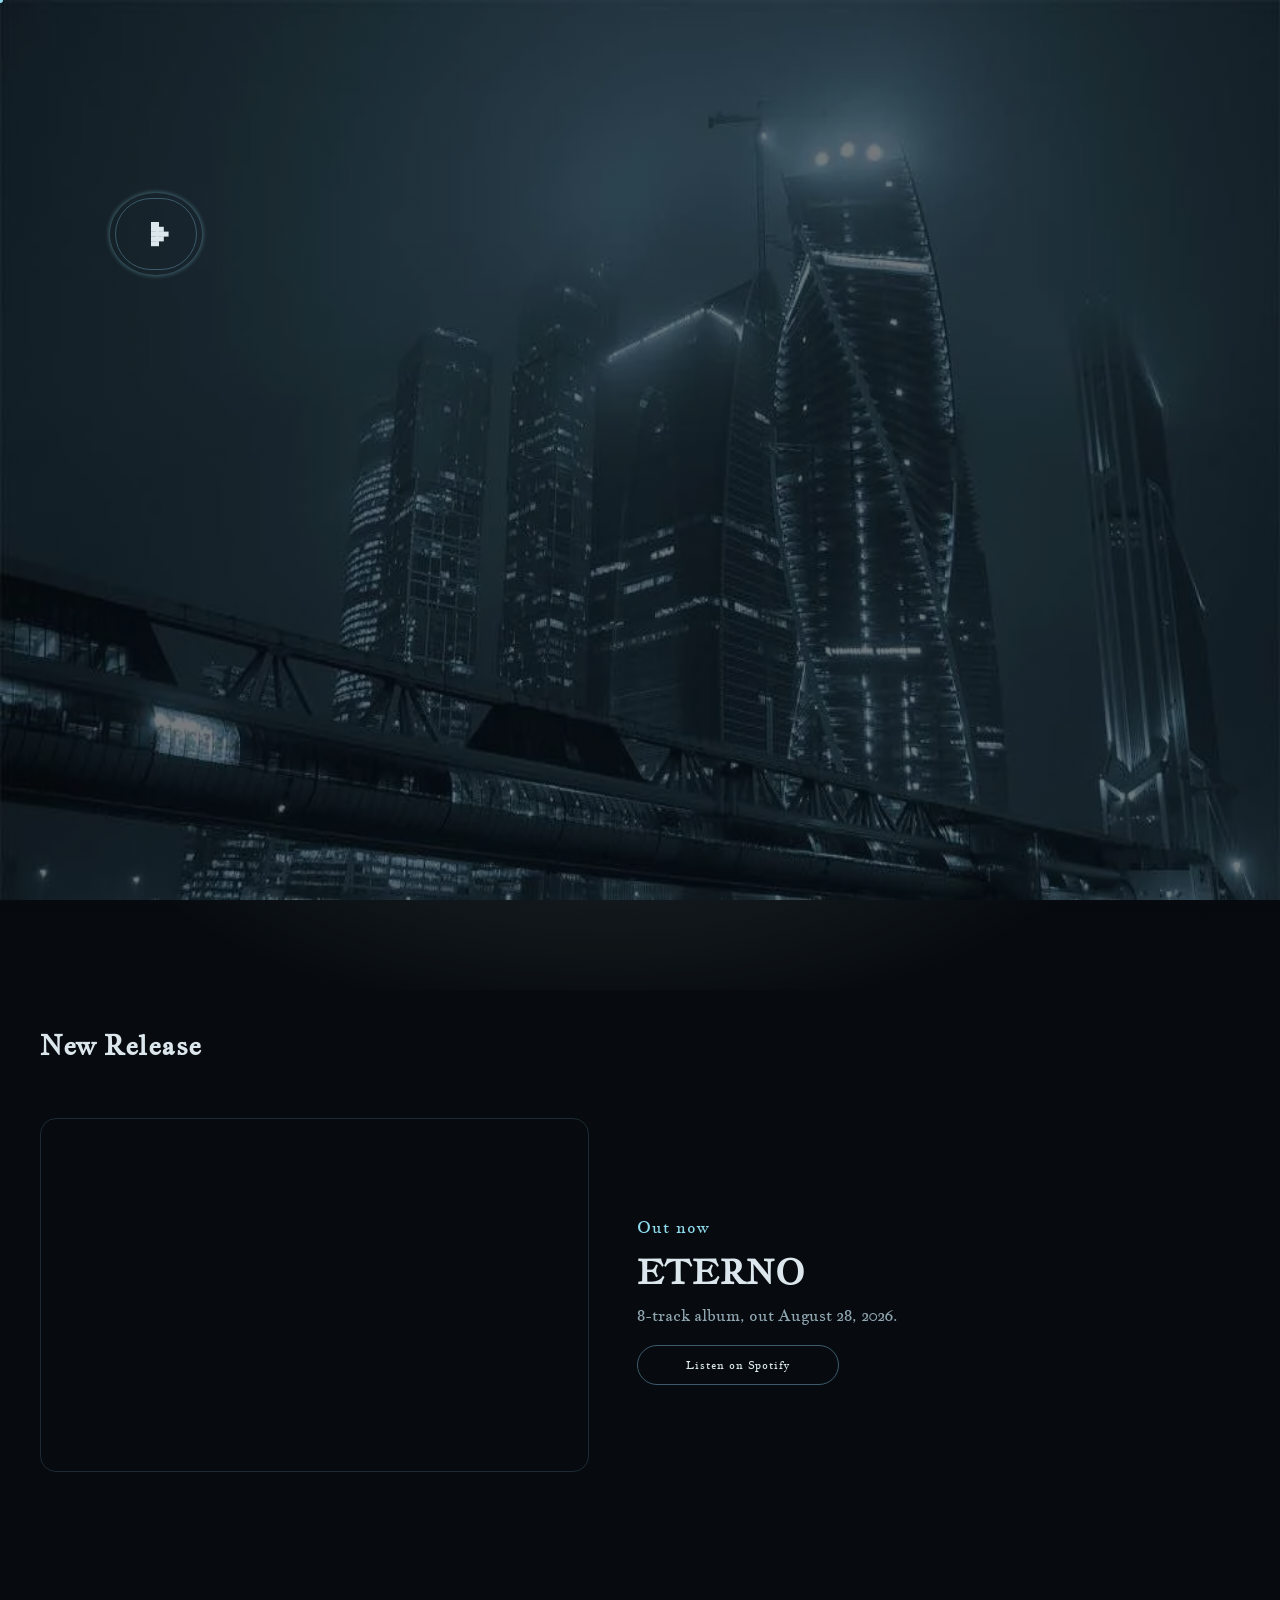
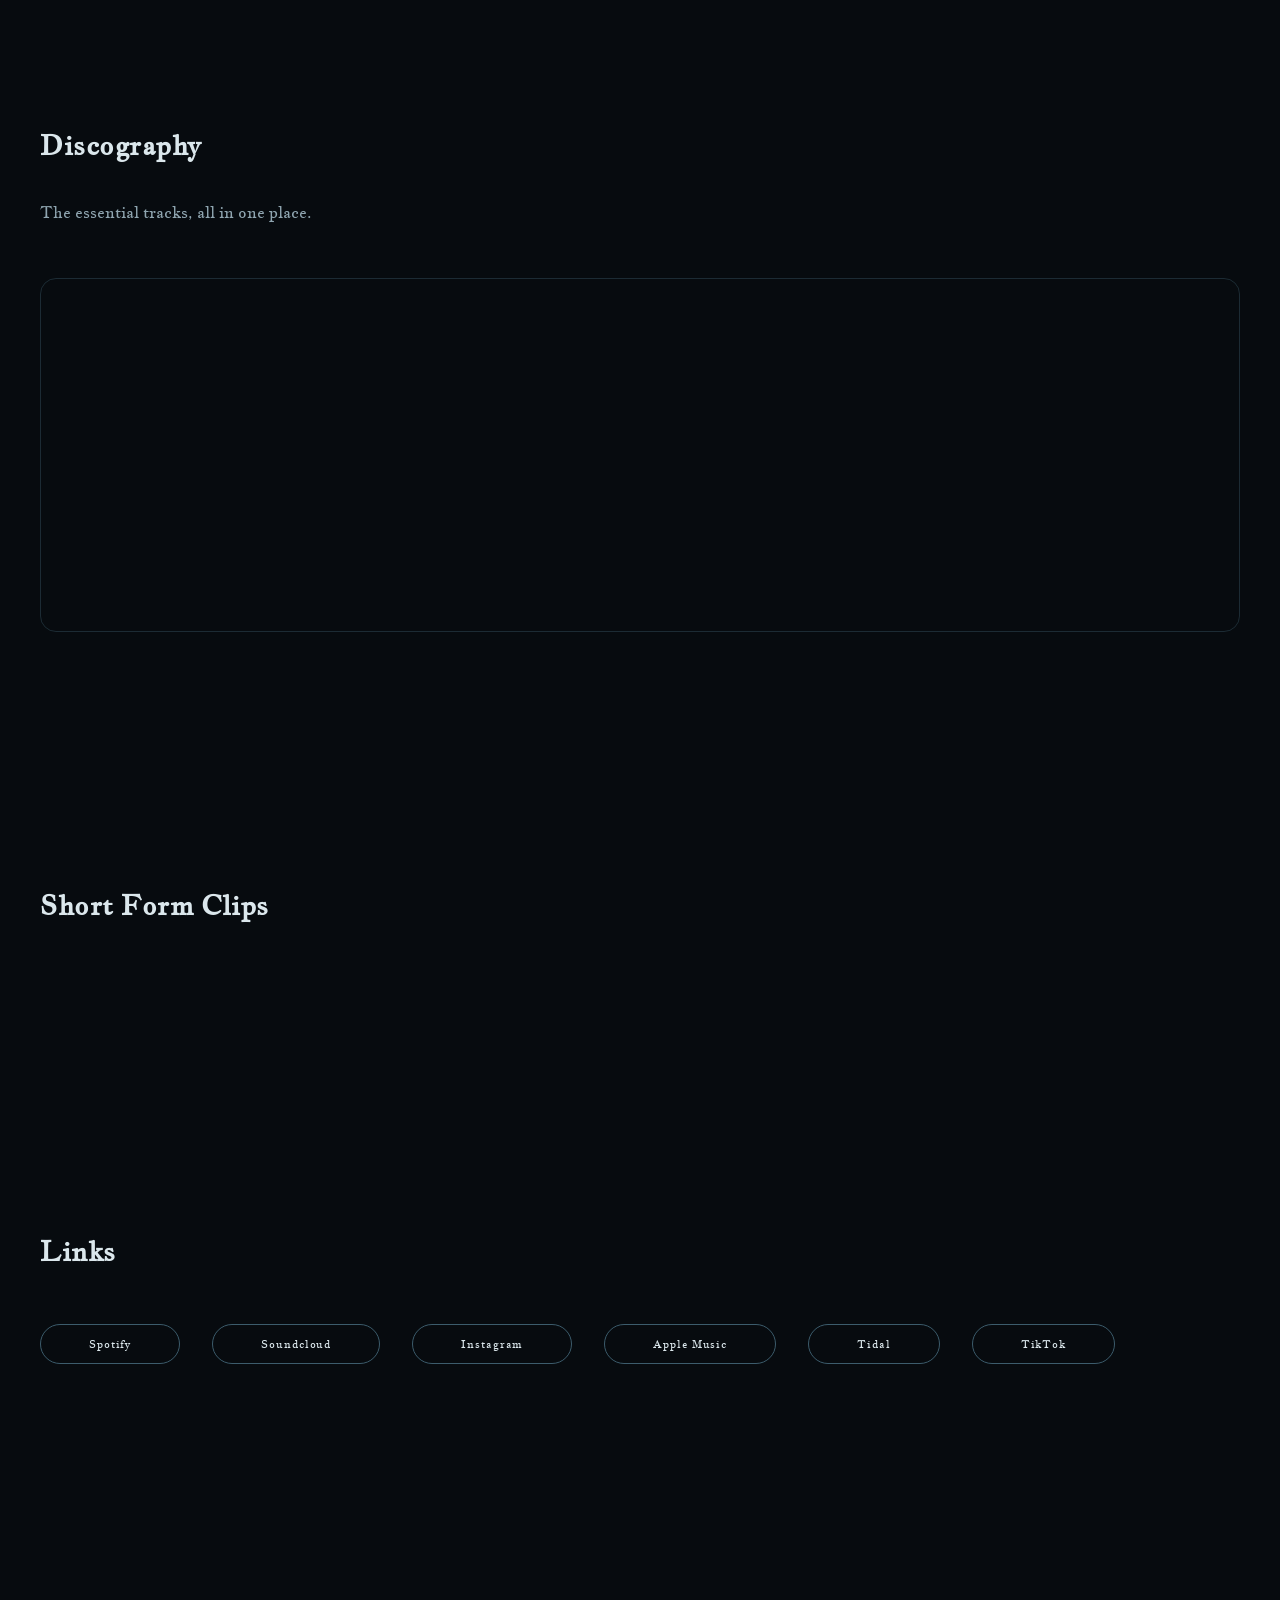
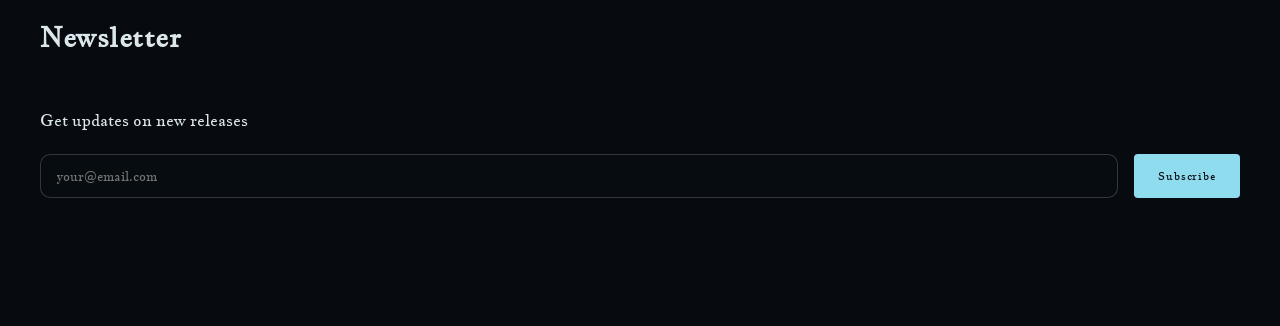
==== commit 482ed254: "fix" ====
--- a/index.html
+++ b/index.html
@@ -71,15 +71,7 @@
             <p>Let the music move you.</p>
             <ul class="stats">
                 <li>
-                    <span class="stat-value"># </span>
-                    <span class="stat-label">Releases</span>
-                </li>
-                <li>
-                    <span class="stat-value"># </span>
-                    <span class="stat-label">Years</span>
-                </li>
-                <li>
-                    <span class="stat-value"># </span>
+                    <span class="stat-value">600</span>
                     <span class="stat-label">Listeners</span>
                 </li>
             </ul>
@@ -95,7 +87,7 @@
             <div class="feature-release">
                 <div class="feature-release__art">
                     <div class="embed-frame">
-                        <iframe src="https://open.spotify.com/embed/album/7Jvj5fBraau0TGoXUXD2DK?utm_source=generator&theme=0" width="100%" height="400" frameborder="0" allowfullscreen loading="lazy" allow="autoplay; clipboard-write; encrypted-media; fullscreen; picture-in-picture" title="ETERNO by SCIFI"></iframe>
+                        <iframe src="https://open.spotify.com/embed/album/7Jvj5fBraau0TGoXUXD2DK?utm_source=generator&theme=0" width="100%" height="352" frameborder="0" allowfullscreen loading="lazy" allow="autoplay; clipboard-write; encrypted-media; fullscreen; picture-in-picture" title="ETERNO by SCIFI"></iframe>
                     </div>
                 </div>
                 <div class="feature-release__info">
@@ -113,7 +105,7 @@
             <h2>Discography</h2>
             <p class="section-intro">The essential tracks, all in one place.</p>
             <div class="embed-frame">
-                <iframe src="https://open.spotify.com/embed/artist/0amKunxs9Mlx5RYvnCf1Sc?utm_source=generator&theme=0" width="100%" height="452" frameborder="0" allowfullscreen loading="lazy" allow="autoplay; clipboard-write; encrypted-media; fullscreen; picture-in-picture" title="SCIFI on Spotify"></iframe>
+                <iframe src="https://open.spotify.com/embed/artist/0amKunxs9Mlx5RYvnCf1Sc?utm_source=generator&theme=0" width="100%" height="352" frameborder="0" allowfullscreen loading="lazy" allow="autoplay; clipboard-write; encrypted-media; fullscreen; picture-in-picture" title="SCIFI on Spotify"></iframe>
             </div>
         </div>
     </section>
--- a/css/style.css
+++ b/css/style.css
@@ -1,4 +1,5 @@
 :root {
+    /* Sampled from BACKGROUND.webp: fog-blue midtones, void black, icy window-light cyan */
     --bg: #070b0f;
     --bg-mist: #16232b;
     --ink: #dbe7ec;
@@ -65,6 +66,7 @@
     object-position: 22% 28%;
 }
 
+/* ---------- Ambient atmosphere: fog grain, light flicker, vignette ---------- */
 .ambient-fog {
     position: fixed;
     inset: -10%;
@@ -118,6 +120,7 @@
     transition: background 0.2s ease;
 }
 
+/* ---------- Custom cursor ---------- */
 body { cursor: none; }
 
 @media (hover: none), (pointer: coarse) {
@@ -145,7 +148,10 @@
     height: 12px;
 }
 
-
+/* ---------- Logo lockup: calligraphy "scifi" + pixel "000" ---------- */
+/* MonteCarlo carries the signature/script mark; Press Start 2P carries the
+   catalog numeral. The pairing is the brand: a hand-signed name over a
+   machine-stamped ID. */
 .logo-mark {
     display: inline-flex;
     align-items: baseline;
@@ -210,6 +216,7 @@
         1px 0 0 rgba(90, 230, 255, 0.6);
 }
 
+/* ---------- Intro ---------- */
 .intro-overlay {
     position: fixed;
     inset: 0;
@@ -298,6 +305,8 @@
     animation: pulse 2.4s ease-in-out infinite;
 }
 
+/* Bass-reactive glow ring: --bass (0-1) is written by the audio analyser
+   in main.js once the track is playing; sits at 0 (invisible) otherwise. */
 .play-btn::after {
     content: "";
     position: absolute;
@@ -376,6 +385,7 @@
     transform: translate(-50%, -50%) scale(0.3);
 }
 
+/* ---------- Nav ---------- */
 .navbar {
     position: fixed;
     top: 0;
@@ -452,6 +462,7 @@
     opacity: 0.25;
 }
 
+/* ---------- Hero ---------- */
 .hero {
     position: relative;
     min-height: 100vh;
